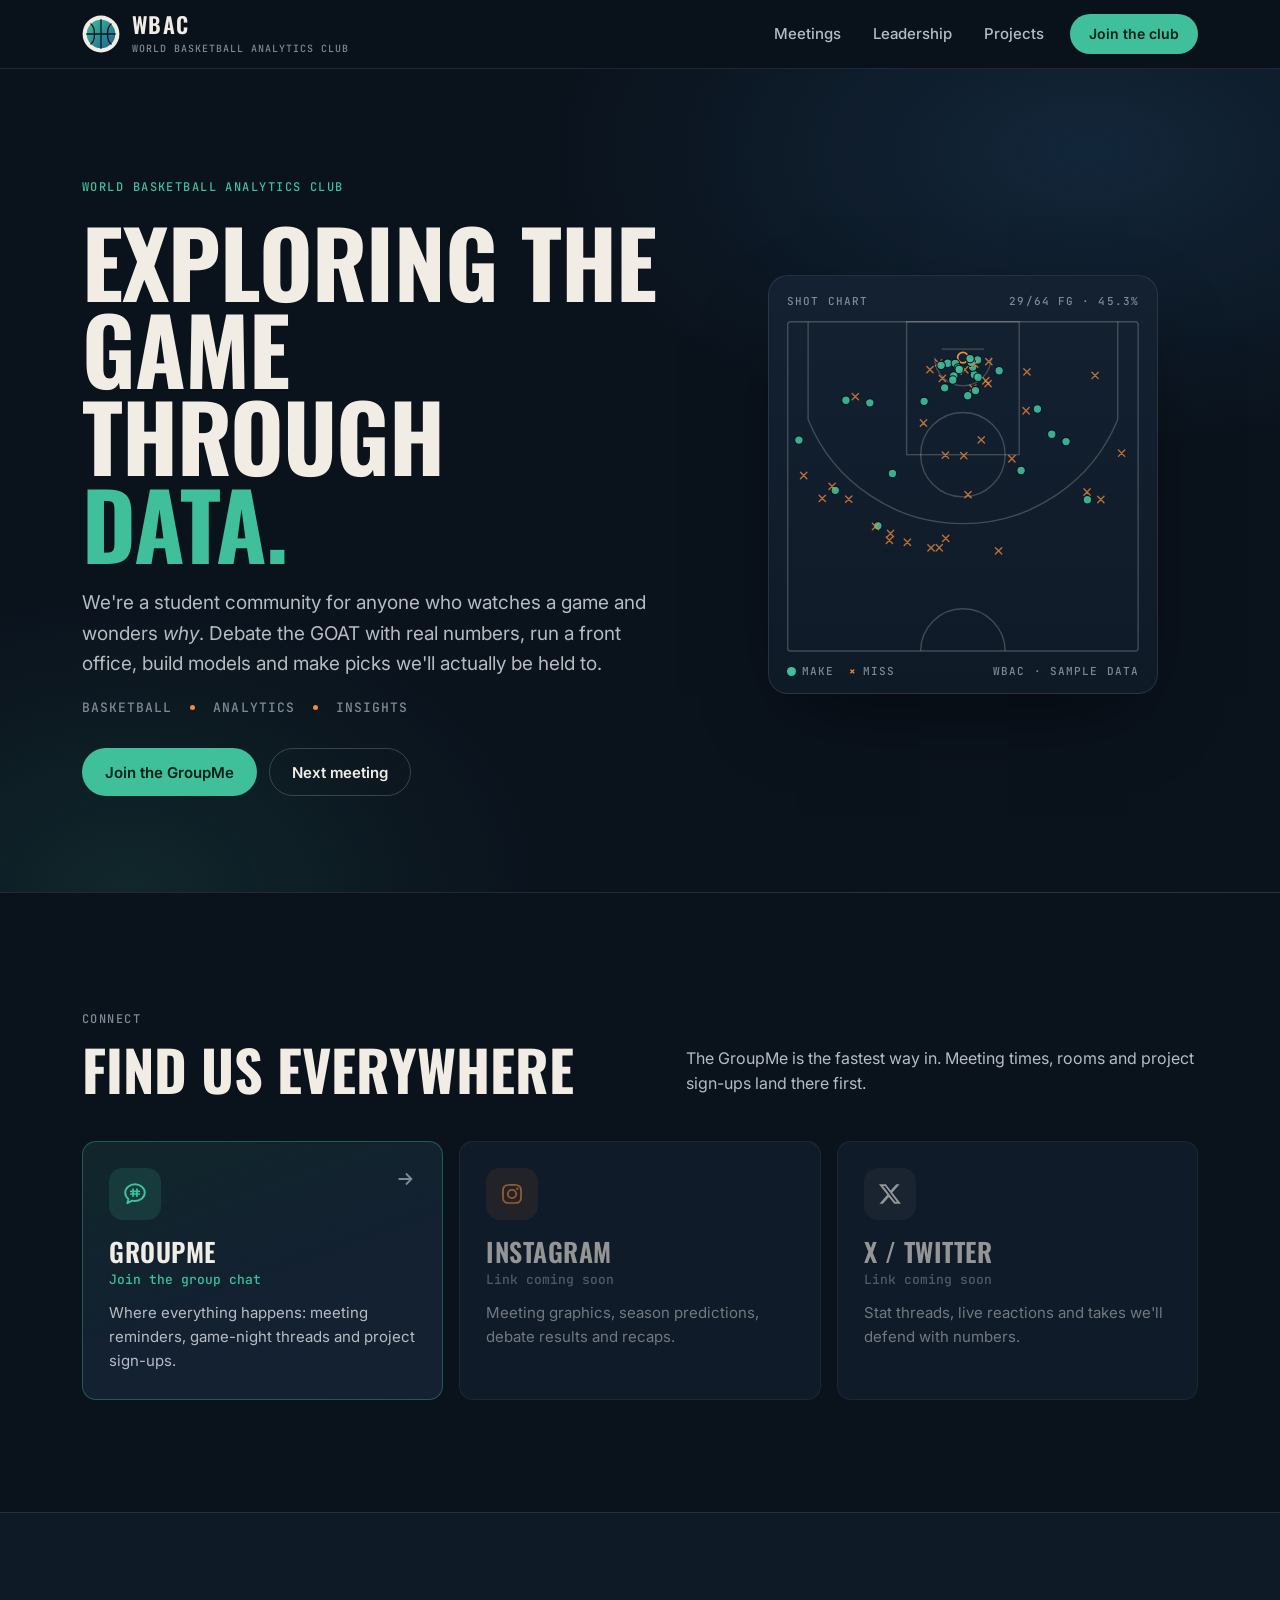
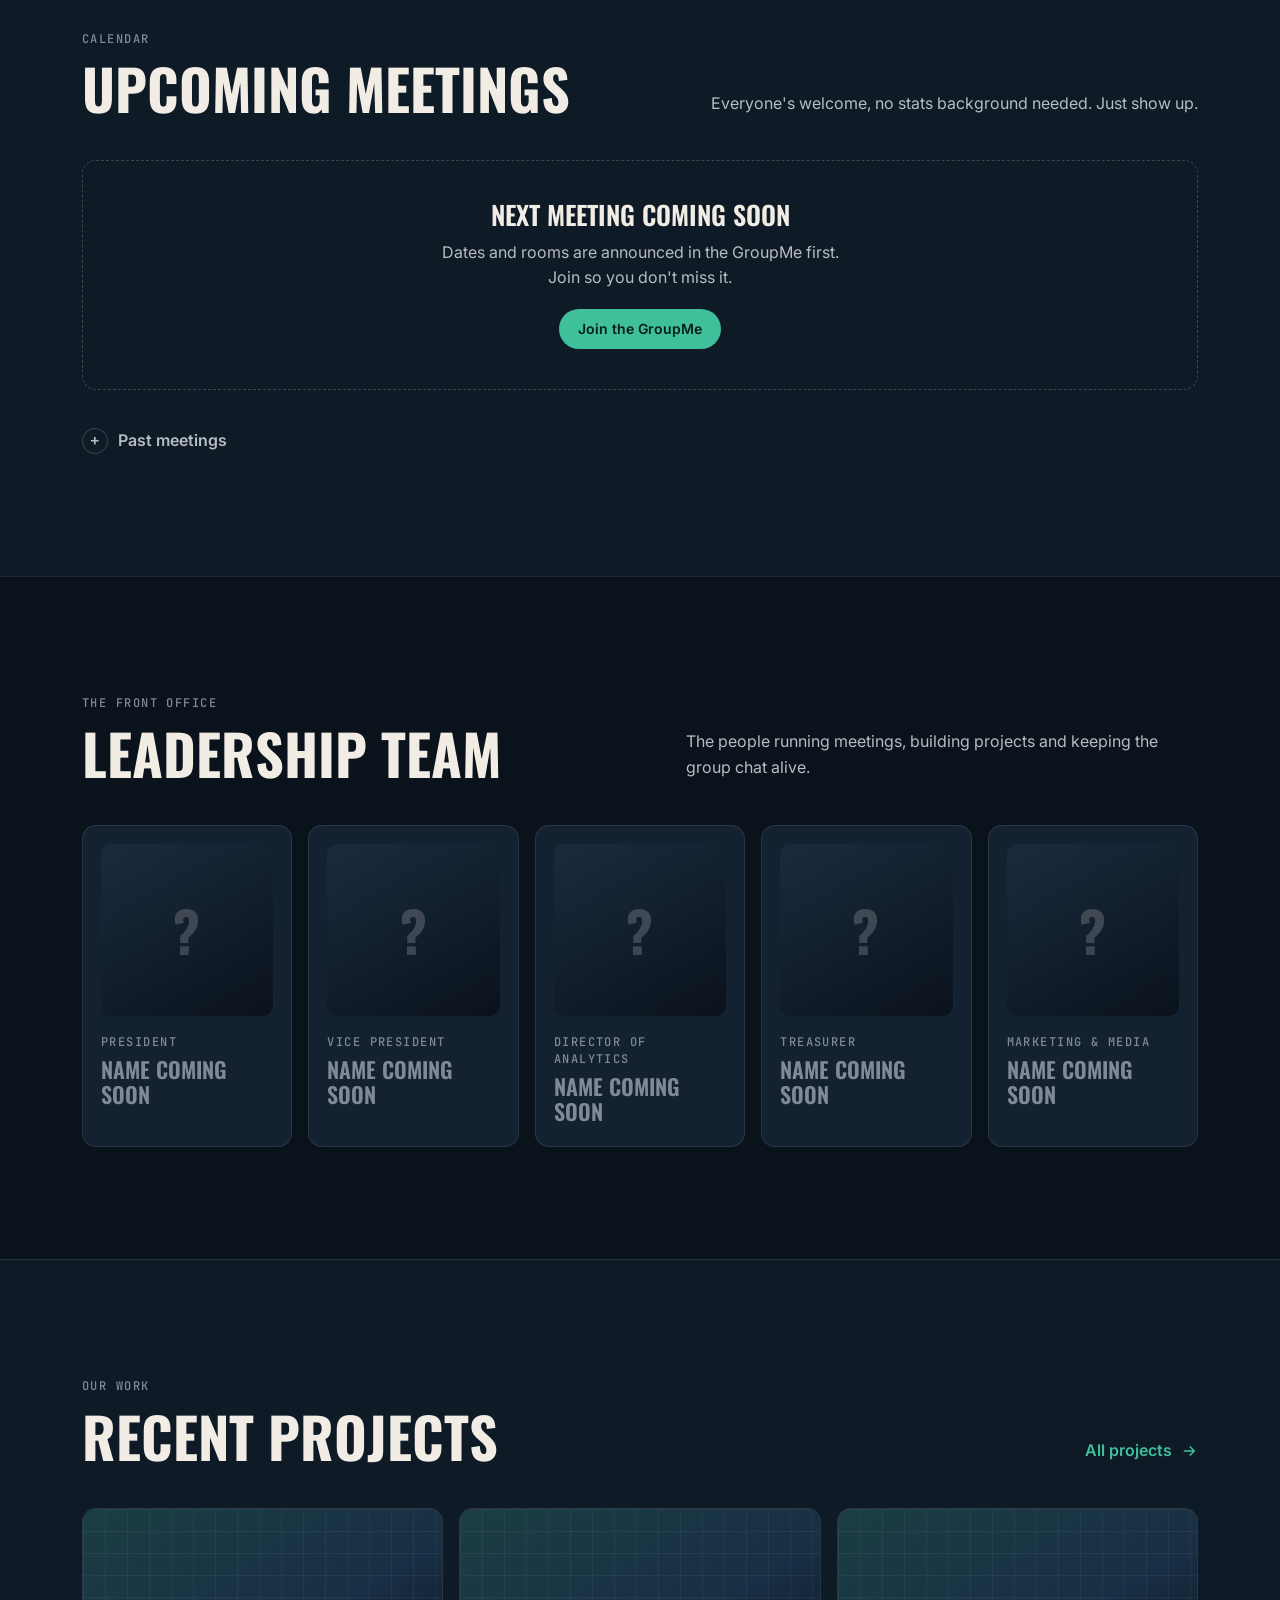
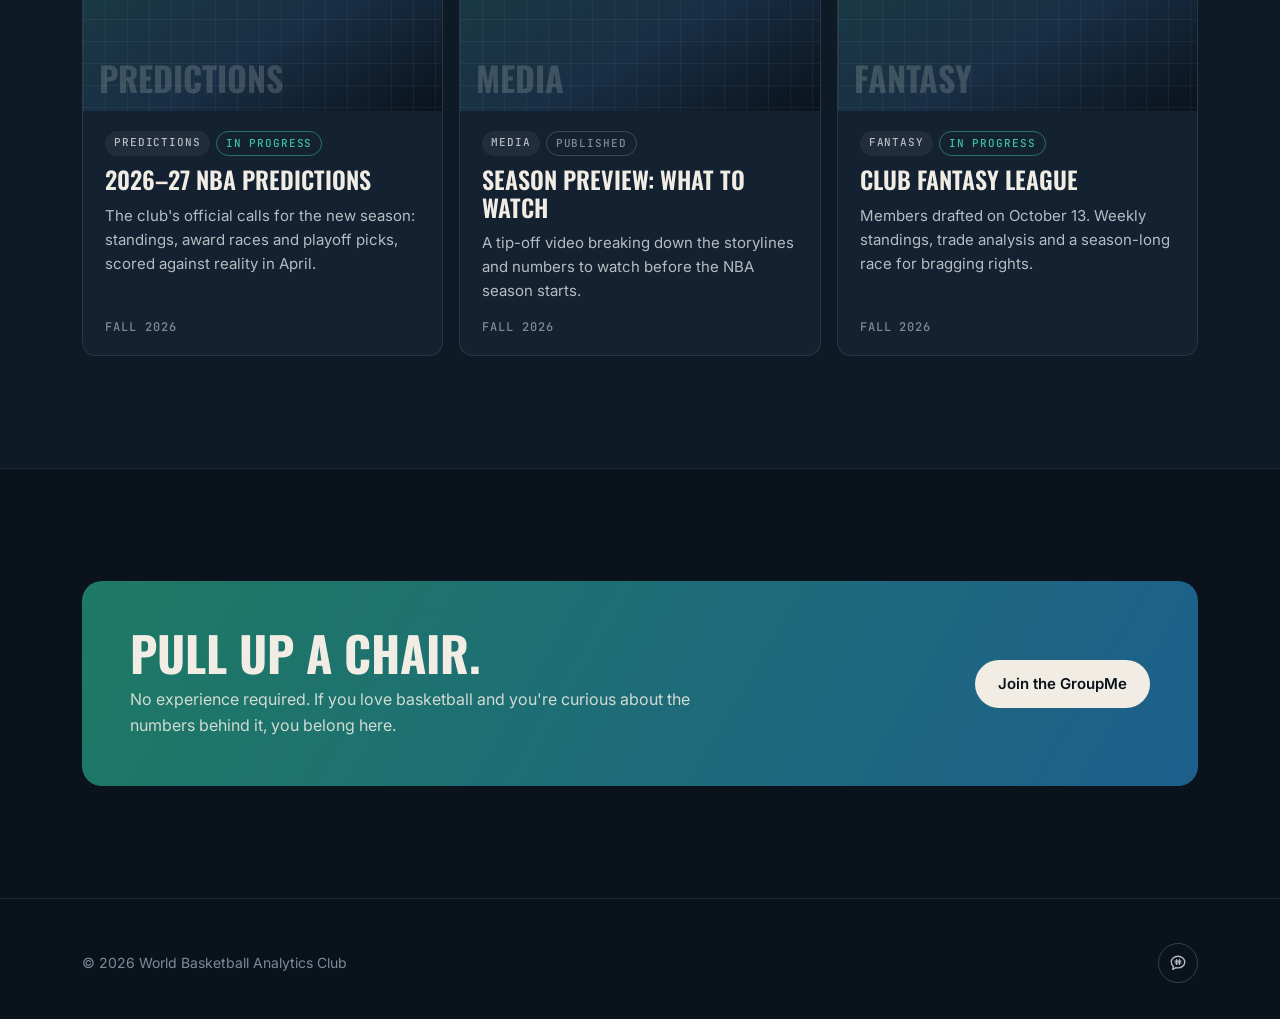
==== index.html @ 54bba83f "Build WBAC club website Static site with a social link hub, auto-sorting meetings (upcoming/past, ad" ====
<!doctype html>
<html lang="en">
<head>
  <meta charset="utf-8">
  <meta name="viewport" content="width=device-width, initial-scale=1">
  <title>World Basketball Analytics Club (WBAC)</title>
  <meta name="description" content="The World Basketball Analytics Club explores the game through data and analytics. Meetings, projects, leadership and how to join.">
  <meta name="theme-color" content="#0a121c">
  <meta property="og:title" content="World Basketball Analytics Club">
  <meta property="og:description" content="Exploring the game through data & analytics. Basketball · Analytics · Insights.">
  <meta property="og:type" content="website">
  <link rel="icon" href="assets/logo.svg" type="image/svg+xml">
  <link rel="preconnect" href="https://fonts.googleapis.com">
  <link rel="preconnect" href="https://fonts.gstatic.com" crossorigin>
  <link href="https://fonts.googleapis.com/css2?family=Inter:wght@400;500;600&family=JetBrains+Mono:wght@500&family=Oswald:wght@500;600;700&display=swap" rel="stylesheet">
  <link rel="stylesheet" href="css/styles.css">
</head>
<body>
  <a class="skip-link" href="#main">Skip to content</a>

  <header class="site-header">
    <div class="wrap header-inner">
      <a class="brand" href="index.html" aria-label="WBAC home">
        <img src="assets/logo.svg" alt="" width="38" height="38">
        <span>
          <span class="brand-name">WBAC</span>
          <span class="brand-full">World Basketball Analytics Club</span>
        </span>
      </a>
      <button class="nav-toggle" type="button" aria-expanded="false" aria-controls="site-nav" aria-label="Menu"><span></span></button>
      <nav id="site-nav" class="site-nav" aria-label="Main">
        <ul>
          <li><a href="#meetings">Meetings</a></li>
          <li><a href="#leadership">Leadership</a></li>
          <li><a href="projects.html">Projects</a></li>
          <li><a class="btn btn-primary btn-sm" data-join href="#connect" target="_blank" rel="noopener">Join the club</a></li>
        </ul>
      </nav>
    </div>
  </header>

  <main id="main">
    <!-- Hero -->
    <section class="hero">
      <div class="wrap hero-grid">
        <div>
          <span class="eyebrow eyebrow-accent">World Basketball Analytics Club</span>
          <h1>Exploring the game through <em>data.</em></h1>
          <p class="hero-lede">We're a student community for anyone who watches a game and wonders <em>why</em>. Debate the GOAT with real numbers, run a front office, build models and make picks we'll actually be held to.</p>
          <ul class="hero-pillars">
            <li>Basketball</li>
            <li>Analytics</li>
            <li>Insights</li>
          </ul>
          <div class="hero-cta">
            <a class="btn btn-primary" data-join href="#connect" target="_blank" rel="noopener">Join the GroupMe</a>
            <a class="btn btn-ghost" href="#meetings">Next meeting</a>
          </div>
        </div>

        <figure class="court-card" aria-hidden="true">
          <div class="court-head"><span>Shot chart</span><span id="shot-stat"></span></div>
          <svg class="court" viewBox="0 0 500 470">
            <g class="lines">
              <rect x="1" y="1" width="498" height="468" rx="4"/>
              <rect x="170" y="1" width="160" height="189"/>
              <circle cx="250" cy="190" r="60"/>
              <path d="M30 1v139M470 1v139"/>
              <path d="M30 140A237.5 237.5 0 0 0 470 140"/>
              <path d="M210 52A40 40 0 0 0 290 52"/>
              <path d="M190 469A60 60 0 0 1 310 469"/>
              <path d="M220 40h60"/>
            </g>
            <circle class="hoop" cx="250" cy="52" r="7.5"/>
            <g id="shots"></g>
          </svg>
          <figcaption class="court-foot">
            <span class="legend"><span><i class="dot"></i>Make</span><span><b class="x">×</b>Miss</span></span>
            <span>WBAC · Sample data</span>
          </figcaption>
        </figure>
      </div>
    </section>

    <!-- Link hub -->
    <section class="section" id="connect" aria-labelledby="connect-title">
      <div class="wrap">
        <div class="section-head">
          <div>
            <span class="eyebrow">Connect</span>
            <h2 id="connect-title">Find us everywhere</h2>
          </div>
          <p>The GroupMe is the fastest way in. Meeting times, rooms and project sign-ups land there first.</p>
        </div>
        <div class="hub" id="link-hub"></div>
      </div>
    </section>

    <!-- Meetings -->
    <section class="section section-alt" id="meetings" aria-labelledby="meetings-title">
      <div class="wrap">
        <div class="section-head">
          <div>
            <span class="eyebrow">Calendar</span>
            <h2 id="meetings-title">Upcoming meetings</h2>
          </div>
          <p>Everyone's welcome, no stats background needed. Just show up.</p>
        </div>
        <div class="meetings" id="meetings-upcoming"></div>
        <details class="past">
          <summary>Past meetings</summary>
          <div class="meetings" id="meetings-past"></div>
        </details>
      </div>
    </section>

    <!-- Leadership -->
    <section class="section" id="leadership" aria-labelledby="leadership-title">
      <div class="wrap">
        <div class="section-head">
          <div>
            <span class="eyebrow">The front office</span>
            <h2 id="leadership-title">Leadership team</h2>
          </div>
          <p>The people running meetings, building projects and keeping the group chat alive.</p>
        </div>
        <div class="leaders" id="leadership-grid"></div>
      </div>
    </section>

    <!-- Projects teaser -->
    <section class="section section-alt" aria-labelledby="projects-title">
      <div class="wrap">
        <div class="section-head">
          <div>
            <span class="eyebrow">Our work</span>
            <h2 id="projects-title">Recent projects</h2>
          </div>
          <a class="link-arrow" href="projects.html">All projects <svg viewBox="0 0 24 24" aria-hidden="true"><path fill="none" stroke="currentColor" stroke-width="2" d="M5 12h13M13 6l6 6-6 6"/></svg></a>
        </div>
        <div class="projects" id="projects-teaser"></div>
      </div>
    </section>

    <section class="section">
      <div class="wrap">
        <div class="join-band">
          <div>
            <h2>Pull up a chair.</h2>
            <p>No experience required. If you love basketball and you're curious about the numbers behind it, you belong here.</p>
          </div>
          <a class="btn btn-primary" data-join href="#connect" target="_blank" rel="noopener">Join the GroupMe</a>
        </div>
      </div>
    </section>
  </main>

  <footer class="site-footer">
    <div class="wrap footer-inner">
      <span>© <span id="year"></span> World Basketball Analytics Club</span>
      <div class="footer-socials" id="footer-socials"></div>
    </div>
  </footer>

  <script src="js/data.js"></script>
  <script src="js/main.js"></script>
</body>
</html>
---- css/styles.css ----
/* ── Tokens ─────────────────────────────────────────────── */
:root {
  --bg: #0a121c;
  --bg-2: #0f1a27;
  --surface: #132131;
  --surface-2: #1a2b3e;
  --line: rgba(241, 237, 228, 0.1);
  --line-strong: rgba(241, 237, 228, 0.2);
  --text: #f1ede4;
  --text-2: #b7bcc2;
  --text-3: #7f8a96;
  --accent: #3fbf9a;
  --accent-ink: #062018;
  --accent-soft: rgba(63, 191, 154, 0.14);
  --blue: #3d8fd1;
  --orange: #f08a3c;

  --font-display: "Oswald", "Arial Narrow", sans-serif;
  --font-body: "Inter", system-ui, -apple-system, "Segoe UI", sans-serif;
  --font-mono: "JetBrains Mono", ui-monospace, "SFMono-Regular", Menlo, monospace;

  --radius: 14px;
  --radius-sm: 8px;
  --wrap: 1180px;
  --gutter: clamp(16px, 4vw, 32px);
  --section: clamp(64px, 10vw, 112px);
}

/* ── Base ───────────────────────────────────────────────── */
*, *::before, *::after { box-sizing: border-box; }
html { scroll-behavior: smooth; scroll-padding-top: 80px; -webkit-text-size-adjust: 100%; }
body {
  margin: 0;
  background: var(--bg);
  color: var(--text);
  font: 400 16px/1.6 var(--font-body);
  -webkit-font-smoothing: antialiased;
  overflow-x: hidden;
}
img, svg { display: block; max-width: 100%; }
a { color: inherit; }
h1, h2, h3 { margin: 0; line-height: 1.1; }
p { margin: 0; }
[hidden] { display: none !important; }
:focus-visible { outline: 2px solid var(--accent); outline-offset: 3px; border-radius: 4px; }

.sr-only {
  position: absolute; width: 1px; height: 1px; padding: 0; margin: -1px;
  overflow: hidden; clip: rect(0 0 0 0); white-space: nowrap; border: 0;
}
.skip-link {
  position: absolute; left: 16px; top: -60px; z-index: 100;
  background: var(--accent); color: var(--accent-ink);
  padding: 10px 16px; border-radius: var(--radius-sm); font-weight: 600; text-decoration: none;
}
.skip-link:focus { top: 16px; }

.wrap { width: 100%; max-width: var(--wrap); margin: 0 auto; padding: 0 var(--gutter); }

.eyebrow {
  display: inline-block;
  font: 500 12px/1.4 var(--font-mono);
  letter-spacing: 0.12em;
  text-transform: uppercase;
  color: var(--text-3);
}
.eyebrow-accent { color: var(--accent); }

/* ── Buttons ────────────────────────────────────────────── */
.btn {
  display: inline-flex; align-items: center; justify-content: center; gap: 8px;
  min-height: 48px; padding: 0 22px;
  border-radius: 999px; border: 1px solid transparent;
  font: 600 15px/1 var(--font-body);
  text-decoration: none; cursor: pointer;
  transition: background-color .2s, border-color .2s, transform .2s;
}
.btn svg { width: 18px; height: 18px; }
.btn-primary { background: var(--accent); color: var(--accent-ink); }
.btn-primary:hover { background: #5ad1ae; }
.btn-ghost { border-color: var(--line-strong); color: var(--text); background: transparent; }
.btn-ghost:hover { border-color: var(--text-2); background: rgba(241, 237, 228, 0.04); }
.btn-sm { min-height: 40px; padding: 0 18px; font-size: 14px; }

/* ── Header ─────────────────────────────────────────────── */
.site-header {
  position: sticky; top: 0; z-index: 50;
  background: rgba(10, 18, 28, 0.82);
  backdrop-filter: saturate(140%) blur(12px);
  -webkit-backdrop-filter: saturate(140%) blur(12px);
  border-bottom: 1px solid var(--line);
}
.header-inner { display: flex; align-items: center; justify-content: space-between; height: 68px; gap: 16px; }
.brand { display: flex; align-items: center; gap: 12px; text-decoration: none; }
.brand img { width: 38px; height: 38px; }
.brand-name { font: 600 22px/1 var(--font-display); letter-spacing: 0.06em; }
.brand-full { display: block; font: 500 10px/1.3 var(--font-mono); letter-spacing: 0.1em; color: var(--text-3); text-transform: uppercase; }

.site-nav ul { display: flex; align-items: center; gap: 4px; margin: 0; padding: 0; list-style: none; }
.site-nav a:not(.btn) {
  display: block; padding: 10px 14px; border-radius: 999px;
  color: var(--text-2); text-decoration: none; font-weight: 500; font-size: 15px;
  transition: color .2s, background-color .2s;
}
.site-nav a:not(.btn):hover, .site-nav a[aria-current="page"] { color: var(--text); background: rgba(241, 237, 228, 0.06); }
.site-nav .btn { margin-left: 8px; }

.nav-toggle {
  display: none; width: 44px; height: 44px; border: 1px solid var(--line-strong);
  border-radius: 10px; background: transparent; color: var(--text); cursor: pointer;
  align-items: center; justify-content: center;
}
.nav-toggle span, .nav-toggle span::before, .nav-toggle span::after {
  display: block; width: 18px; height: 2px; background: currentColor; border-radius: 2px;
  position: relative; transition: transform .2s, background-color .2s;
}
.nav-toggle span::before, .nav-toggle span::after { content: ""; position: absolute; left: 0; }
.nav-toggle span::before { top: -6px; }
.nav-toggle span::after { top: 6px; }
.nav-toggle[aria-expanded="true"] span { background: transparent; }
.nav-toggle[aria-expanded="true"] span::before { transform: translateY(6px) rotate(45deg); }
.nav-toggle[aria-expanded="true"] span::after { transform: translateY(-6px) rotate(-45deg); }

@media (max-width: 820px) {
  .nav-toggle { display: inline-flex; }
  .brand-full { display: none; }
  .site-nav {
    position: absolute; top: 68px; left: 0; right: 0;
    background: var(--bg); border-bottom: 1px solid var(--line);
    padding: 8px var(--gutter) 20px;
    display: none;
  }
  .site-nav.is-open { display: block; }
  .site-nav ul { flex-direction: column; align-items: stretch; gap: 2px; }
  .site-nav a:not(.btn) { padding: 14px 12px; border-radius: var(--radius-sm); font-size: 17px; }
  .site-nav .btn { margin: 12px 0 0; width: 100%; }
}

/* ── Hero ───────────────────────────────────────────────── */
.hero {
  position: relative;
  padding: clamp(48px, 9vw, 104px) 0 clamp(56px, 8vw, 96px);
  background:
    radial-gradient(900px 500px at 85% 10%, rgba(61, 143, 209, 0.16), transparent 60%),
    radial-gradient(700px 500px at 10% 100%, rgba(63, 191, 154, 0.12), transparent 60%);
  border-bottom: 1px solid var(--line);
}
.hero-grid { display: grid; grid-template-columns: 1.1fr 0.9fr; gap: clamp(32px, 6vw, 72px); align-items: center; }
.hero h1 {
  margin-top: 18px;
  font: 700 clamp(44px, 7.4vw, 92px)/0.95 var(--font-display);
  text-transform: uppercase;
  letter-spacing: -0.01em;
}
.hero h1 em { font-style: normal; color: var(--accent); }
.hero-lede { margin-top: 22px; max-width: 34em; font-size: clamp(17px, 1.6vw, 19px); color: var(--text-2); }
.hero-pillars { display: flex; flex-wrap: wrap; gap: 8px 18px; margin-top: 22px; padding: 0; list-style: none; font: 500 13px/1 var(--font-mono); letter-spacing: .08em; text-transform: uppercase; color: var(--text-3); }
.hero-pillars li { display: flex; align-items: center; gap: 18px; }
.hero-pillars li + li::before { content: ""; width: 5px; height: 5px; border-radius: 50%; background: var(--orange); }
.hero-cta { display: flex; flex-wrap: wrap; gap: 12px; margin-top: 34px; }

.court-card {
  background: linear-gradient(180deg, var(--surface), var(--bg-2));
  border: 1px solid var(--line);
  border-radius: 20px;
  padding: 18px 18px 14px;
  box-shadow: 0 30px 80px -30px rgba(0, 0, 0, 0.6);
}
.court-head, .court-foot { display: flex; justify-content: space-between; gap: 12px; font: 500 11px/1.4 var(--font-mono); letter-spacing: .1em; text-transform: uppercase; color: var(--text-3); }
.court-head { margin-bottom: 12px; }
.court-foot { margin-top: 12px; }
.court-foot .legend { display: flex; gap: 14px; }
.court-foot .legend span { display: inline-flex; align-items: center; gap: 6px; }
.dot { width: 9px; height: 9px; border-radius: 50%; background: var(--accent); display: inline-block; }
.x { color: var(--orange); font-weight: 700; }
.court { width: 100%; height: auto; }
.court .lines { fill: none; stroke: rgba(241, 237, 228, 0.22); stroke-width: 2; }
.court .hoop { fill: none; stroke: var(--orange); stroke-width: 2.5; }
.shot-made { fill: var(--accent); fill-opacity: .9; stroke: var(--bg); stroke-width: 1.5; }
.shot-miss path { stroke: var(--orange); stroke-width: 2; stroke-linecap: round; opacity: .75; }

@media (max-width: 900px) {
  .hero-grid { grid-template-columns: 1fr; }
  .court-card { max-width: 520px; }
}

/* ── Sections ───────────────────────────────────────────── */
.section { padding: var(--section) 0; }
.section + .section { border-top: 1px solid var(--line); }
.section-alt { background: var(--bg-2); }
.section-head { display: flex; flex-wrap: wrap; align-items: end; justify-content: space-between; gap: 16px 32px; margin-bottom: clamp(28px, 4vw, 44px); }
.section-head h2 {
  margin-top: 10px;
  font: 700 clamp(34px, 5vw, 56px)/1 var(--font-display);
  text-transform: uppercase;
}
.section-head p { max-width: 32em; color: var(--text-2); }
.link-arrow { display: inline-flex; align-items: center; gap: 8px; color: var(--accent); font-weight: 600; text-decoration: none; }
.link-arrow svg { width: 18px; height: 18px; transition: transform .2s; }
.link-arrow:hover svg { transform: translateX(3px); }

/* ── Link hub ───────────────────────────────────────────── */
.hub { display: grid; grid-template-columns: repeat(3, 1fr); gap: 16px; }
.hub-card {
  position: relative; display: flex; flex-direction: column; gap: 18px;
  padding: 26px; min-height: 230px;
  background: var(--surface); border: 1px solid var(--line); border-radius: var(--radius);
  text-decoration: none; overflow: hidden;
  transition: border-color .2s, transform .2s, background-color .2s;
}
a.hub-card:hover { border-color: var(--line-strong); transform: translateY(-3px); background: var(--surface-2); }
.hub-icon {
  width: 52px; height: 52px; border-radius: 14px; display: grid; place-items: center;
  background: var(--accent-soft); color: var(--accent);
}
.hub-icon svg { width: 26px; height: 26px; }
.hub-instagram .hub-icon { background: rgba(240, 138, 60, 0.14); color: var(--orange); }
.hub-x .hub-icon { background: rgba(241, 237, 228, 0.08); color: var(--text); }
.hub-body { display: flex; flex-direction: column; gap: 4px; }
.hub-label { font: 600 26px/1.1 var(--font-display); text-transform: uppercase; letter-spacing: .02em; }
.hub-handle { font: 500 13px/1.4 var(--font-mono); color: var(--accent); }
.hub-instagram .hub-handle { color: var(--orange); }
.hub-x .hub-handle { color: var(--text-2); }
.hub-blurb { margin-top: 8px; color: var(--text-2); font-size: 15px; }
.hub-arrow { position: absolute; top: 26px; right: 26px; color: var(--text-3); transition: color .2s, transform .2s; }
.hub-arrow svg { width: 22px; height: 22px; }
a.hub-card:hover .hub-arrow { color: var(--text); transform: translateX(3px); }
.hub-card.is-soon { opacity: .6; }
.hub-card.is-soon .hub-arrow { display: none; }
.hub-card.is-soon .hub-handle { color: var(--text-3); }
.hub-groupme { border-color: rgba(63, 191, 154, 0.35); background: linear-gradient(160deg, rgba(63, 191, 154, 0.12), var(--surface) 55%); }

@media (max-width: 900px) { .hub { grid-template-columns: 1fr; } .hub-card { min-height: 0; } }

/* ── Meetings ───────────────────────────────────────────── */
.meetings { display: grid; gap: 14px; }
.meeting {
  display: grid; grid-template-columns: 96px 1fr; gap: 24px; align-items: start;
  padding: 22px; background: var(--surface); border: 1px solid var(--line); border-radius: var(--radius);
}
.meeting-date {
  display: flex; flex-direction: column; align-items: center; justify-content: center;
  padding: 12px 0; border-radius: 10px; background: var(--bg); border: 1px solid var(--line);
  font-family: var(--font-mono); text-transform: uppercase;
}
.md-month { font-size: 12px; letter-spacing: .14em; color: var(--accent); }
.md-day { font: 700 40px/1 var(--font-display); margin: 4px 0; }
.md-weekday { font-size: 11px; letter-spacing: .14em; color: var(--text-3); }
.meeting h3 { font: 600 24px/1.15 var(--font-display); text-transform: uppercase; letter-spacing: .01em; }
.meeting .eyebrow + h3 { margin-top: 6px; }
.meeting-meta { display: flex; flex-wrap: wrap; gap: 6px 20px; margin-top: 10px; color: var(--text-2); font-size: 15px; }
.meeting-meta span { display: inline-flex; align-items: center; gap: 7px; }
.meeting-meta svg { width: 17px; height: 17px; color: var(--text-3); flex: none; }
.meeting-desc { margin-top: 10px; color: var(--text-2); max-width: 60ch; }
.meeting .btn { margin-top: 18px; }
.meeting.is-next {
  padding: clamp(22px, 3vw, 32px);
  border-color: rgba(63, 191, 154, 0.4);
  background: linear-gradient(140deg, rgba(63, 191, 154, 0.12), var(--surface) 60%);
  grid-template-columns: 120px 1fr;
}
.meeting.is-next .md-day { font-size: 52px; }
.meeting.is-next h3 { font-size: clamp(26px, 3.4vw, 36px); }

.empty {
  padding: clamp(28px, 4vw, 40px); border: 1px dashed var(--line-strong); border-radius: var(--radius);
  text-align: center; display: grid; justify-items: center; gap: 10px;
}
.empty h3 { font: 600 26px/1.1 var(--font-display); text-transform: uppercase; }
.empty p { color: var(--text-2); max-width: 40ch; }
.empty .btn { margin-top: 8px; }

.past { margin-top: 28px; }
.past summary {
  display: inline-flex; align-items: center; gap: 10px; cursor: pointer; list-style: none;
  padding: 10px 0; color: var(--text-2); font-weight: 600;
}
.past summary::-webkit-details-marker { display: none; }
.past summary::before {
  content: "+"; display: grid; place-items: center; width: 26px; height: 26px;
  border-radius: 50%; border: 1px solid var(--line-strong); font: 500 16px/1 var(--font-mono);
}
.past[open] summary::before { content: "–"; }
.past summary:hover { color: var(--text); }
.past .meetings { margin-top: 14px; }
.past .meeting { background: transparent; }
.past .meeting h3 { font-size: 20px; }

@media (max-width: 600px) {
  .meeting, .meeting.is-next { grid-template-columns: 1fr; gap: 16px; }
  .meeting-date { flex-direction: row; justify-content: flex-start; gap: 10px; padding: 8px 14px; width: max-content; }
  .md-day, .meeting.is-next .md-day { font-size: 22px; margin: 0; }
}

/* ── Leadership ─────────────────────────────────────────── */
.leaders { display: grid; grid-template-columns: repeat(auto-fill, minmax(200px, 1fr)); gap: 16px; }
.leader {
  padding: 18px 18px 22px; background: var(--surface); border: 1px solid var(--line); border-radius: var(--radius);
  display: flex; flex-direction: column;
}
.leader-photo {
  aspect-ratio: 1; border-radius: 10px; overflow: hidden; margin-bottom: 18px;
  background: linear-gradient(150deg, var(--surface-2), var(--bg));
  display: grid; place-items: center;
}
.leader-photo img { width: 100%; height: 100%; object-fit: cover; }
.leader-initials { font: 700 56px/1 var(--font-display); color: var(--line-strong); letter-spacing: .02em; }
.leader h3 { margin-top: 6px; font: 600 22px/1.15 var(--font-display); text-transform: uppercase; }
.leader h3.is-placeholder { color: var(--text-3); }
.leader-sub { margin-top: 4px; font-size: 14px; color: var(--text-3); }
.leader-bio { margin-top: 12px; font-size: 15px; color: var(--text-2); }
.leader-socials { display: flex; gap: 8px; margin-top: auto; padding-top: 16px; }
.leader-socials a {
  width: 36px; height: 36px; display: grid; place-items: center; border-radius: 50%;
  border: 1px solid var(--line-strong); color: var(--text-2); transition: color .2s, border-color .2s;
}
.leader-socials a:hover { color: var(--text); border-color: var(--text-2); }
.leader-socials svg { width: 16px; height: 16px; }
@media (max-width: 520px) {
  .leaders { grid-template-columns: repeat(2, 1fr); gap: 12px; }
  .leader { padding: 12px 12px 16px; }
  .leader-photo { margin-bottom: 12px; }
  .leader-initials { font-size: 40px; }
  .leader h3 { font-size: 18px; }
}

/* ── Projects ───────────────────────────────────────────── */
.projects { display: grid; grid-template-columns: repeat(3, 1fr); gap: 16px; }
.project {
  display: flex; flex-direction: column; overflow: hidden; text-decoration: none;
  background: var(--surface); border: 1px solid var(--line); border-radius: var(--radius);
  transition: border-color .2s, transform .2s;
}
a.project:hover { border-color: var(--line-strong); transform: translateY(-3px); }
.project-media { aspect-ratio: 16 / 9; overflow: hidden; background: var(--bg); }
.project-media img { width: 100%; height: 100%; object-fit: cover; }
.project-media-blank {
  display: flex; align-items: flex-end; padding: 16px;
  background:
    linear-gradient(rgba(241, 237, 228, 0.05) 1px, transparent 1px) 0 0 / 100% 22px,
    linear-gradient(90deg, rgba(241, 237, 228, 0.05) 1px, transparent 1px) 0 0 / 22px 100%,
    linear-gradient(150deg, rgba(63, 191, 154, 0.18), rgba(61, 143, 209, 0.12) 60%, var(--bg));
}
.project-media-blank span { font: 700 34px/1 var(--font-display); text-transform: uppercase; color: rgba(241, 237, 228, 0.18); }
.project-body { display: flex; flex-direction: column; gap: 10px; padding: 20px 22px 22px; flex: 1; }
.project-tags { display: flex; flex-wrap: wrap; gap: 6px; }
.tag {
  font: 500 11px/1 var(--font-mono); letter-spacing: .08em; text-transform: uppercase;
  padding: 6px 9px; border-radius: 999px; background: rgba(241, 237, 228, 0.06); color: var(--text-2);
}
.tag-status { background: transparent; border: 1px solid var(--line-strong); color: var(--text-3); }
.tag-status.is-live { border-color: rgba(63, 191, 154, 0.5); color: var(--accent); }
.project h3 { font: 600 24px/1.15 var(--font-display); text-transform: uppercase; }
.project p { color: var(--text-2); font-size: 15px; }
.project-date {
  margin-top: auto; padding-top: 8px; display: flex; justify-content: space-between; align-items: center;
  font: 500 12px/1 var(--font-mono); letter-spacing: .08em; text-transform: uppercase; color: var(--text-3);
}
.project-link { display: inline-flex; align-items: center; gap: 6px; color: var(--accent); }
.project-link svg { width: 15px; height: 15px; }

.filters { display: flex; flex-wrap: wrap; gap: 8px; margin-bottom: 28px; }
.chip {
  min-height: 40px; padding: 0 16px; border-radius: 999px; cursor: pointer;
  background: transparent; border: 1px solid var(--line-strong); color: var(--text-2);
  font: 500 14px/1 var(--font-body); transition: background-color .2s, color .2s, border-color .2s;
}
.chip:hover { color: var(--text); border-color: var(--text-2); }
.chip[aria-pressed="true"] { background: var(--text); color: var(--bg); border-color: var(--text); }

@media (max-width: 960px) { .projects { grid-template-columns: repeat(2, 1fr); } }
@media (max-width: 620px) { .projects { grid-template-columns: 1fr; } }

/* ── Page hero (subpages) ───────────────────────────────── */
.page-hero {
  padding: clamp(48px, 8vw, 88px) 0 clamp(36px, 5vw, 56px);
  border-bottom: 1px solid var(--line);
  background: radial-gradient(800px 400px at 90% 0%, rgba(61, 143, 209, 0.14), transparent 60%);
}
.page-hero h1 { margin-top: 12px; font: 700 clamp(48px, 8vw, 96px)/0.95 var(--font-display); text-transform: uppercase; }
.page-hero p { margin-top: 18px; max-width: 40em; color: var(--text-2); font-size: clamp(17px, 1.6vw, 19px); }

/* ── Join band ──────────────────────────────────────────── */
.join-band {
  display: flex; flex-wrap: wrap; align-items: center; justify-content: space-between; gap: 24px;
  padding: clamp(28px, 5vw, 48px);
  border-radius: 20px;
  background: linear-gradient(120deg, #1e7a63, #1d5f8c);
}
.join-band h2 { font: 700 clamp(30px, 4.4vw, 48px)/1 var(--font-display); text-transform: uppercase; }
.join-band p { margin-top: 10px; color: rgba(241, 237, 228, 0.85); max-width: 36em; }
.join-band .btn-primary { background: var(--text); color: var(--bg); }
.join-band .btn-primary:hover { background: #fff; }

/* ── Footer ─────────────────────────────────────────────── */
.site-footer { padding: 44px 0 36px; border-top: 1px solid var(--line); color: var(--text-3); font-size: 14px; }
.footer-inner { display: flex; flex-wrap: wrap; align-items: center; justify-content: space-between; gap: 20px; }
.footer-socials { display: flex; gap: 8px; }
.footer-socials a {
  width: 40px; height: 40px; display: grid; place-items: center; border-radius: 50%;
  border: 1px solid var(--line-strong); color: var(--text-2); transition: color .2s, border-color .2s;
}
.footer-socials a:hover { color: var(--text); border-color: var(--text-2); }
.footer-socials svg { width: 18px; height: 18px; }

@media (prefers-reduced-motion: reduce) {
  html { scroll-behavior: auto; }
  *, *::before, *::after { transition: none !important; }
}
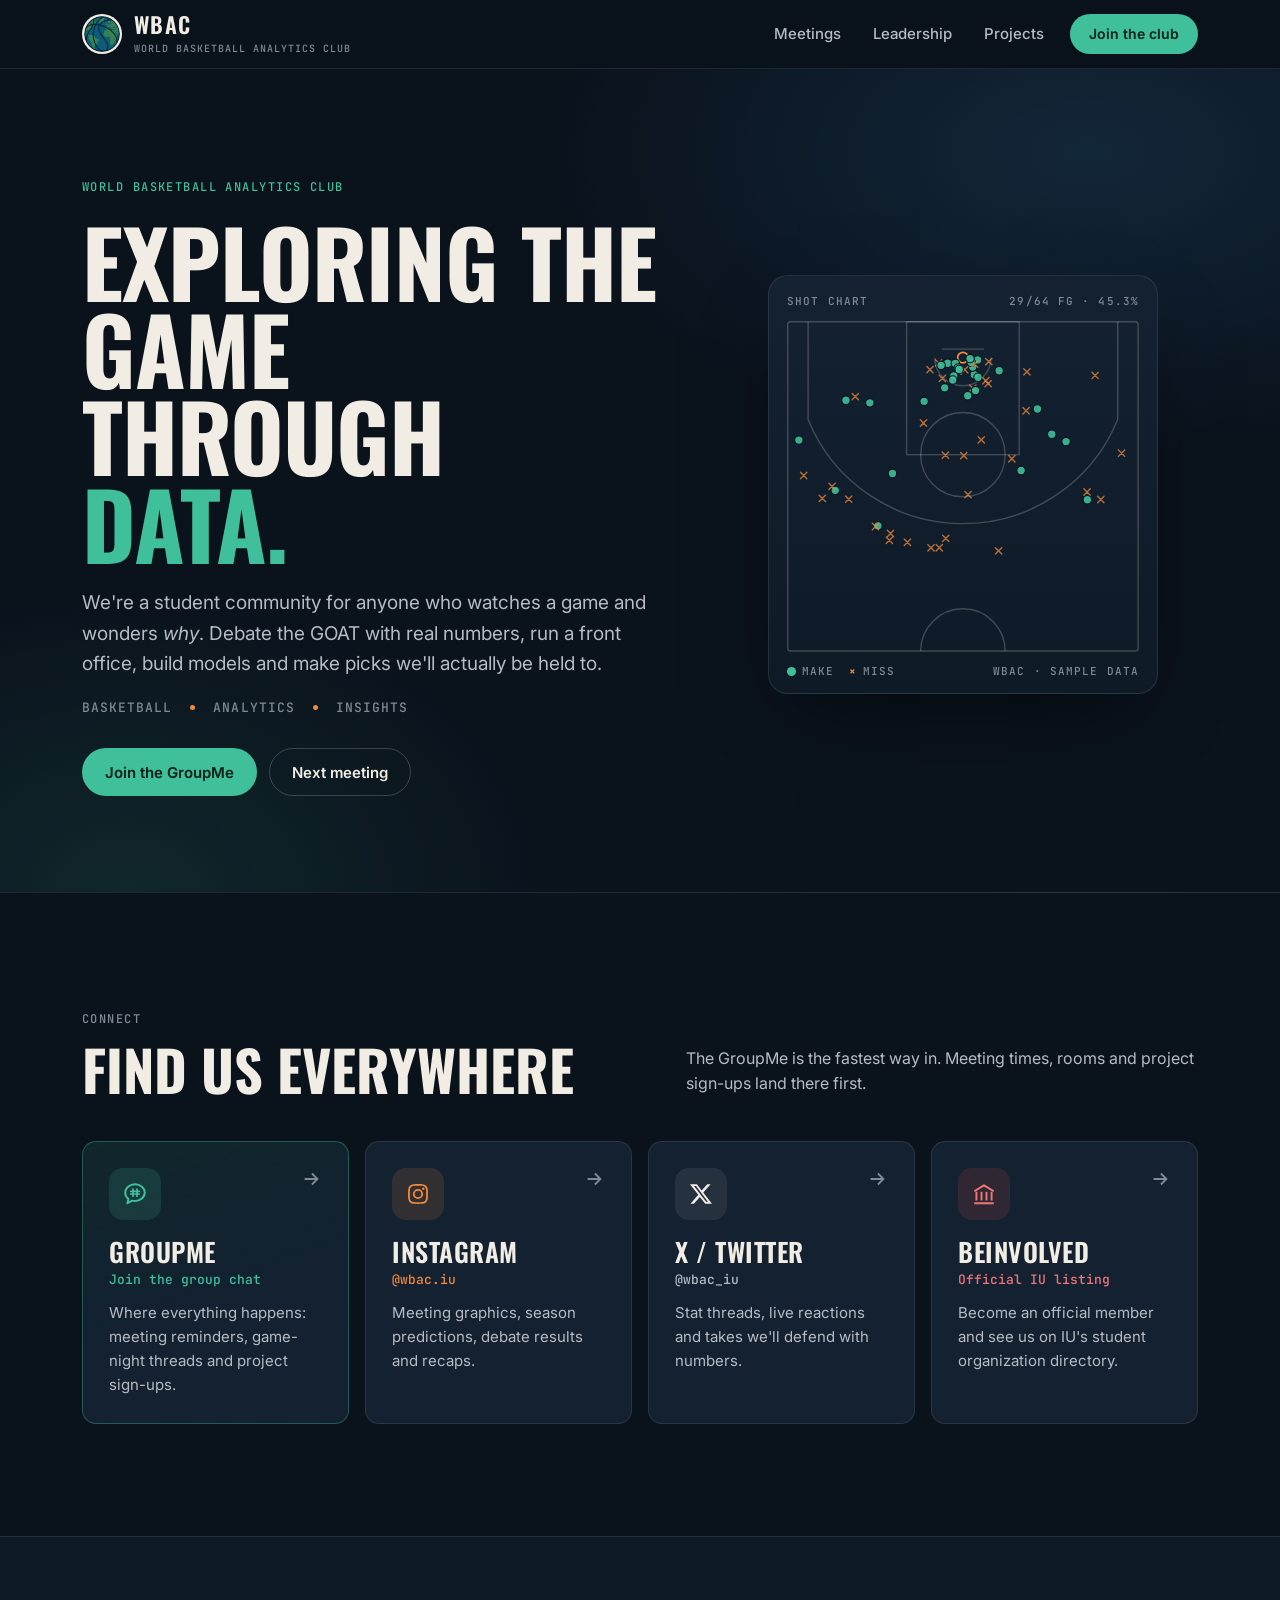
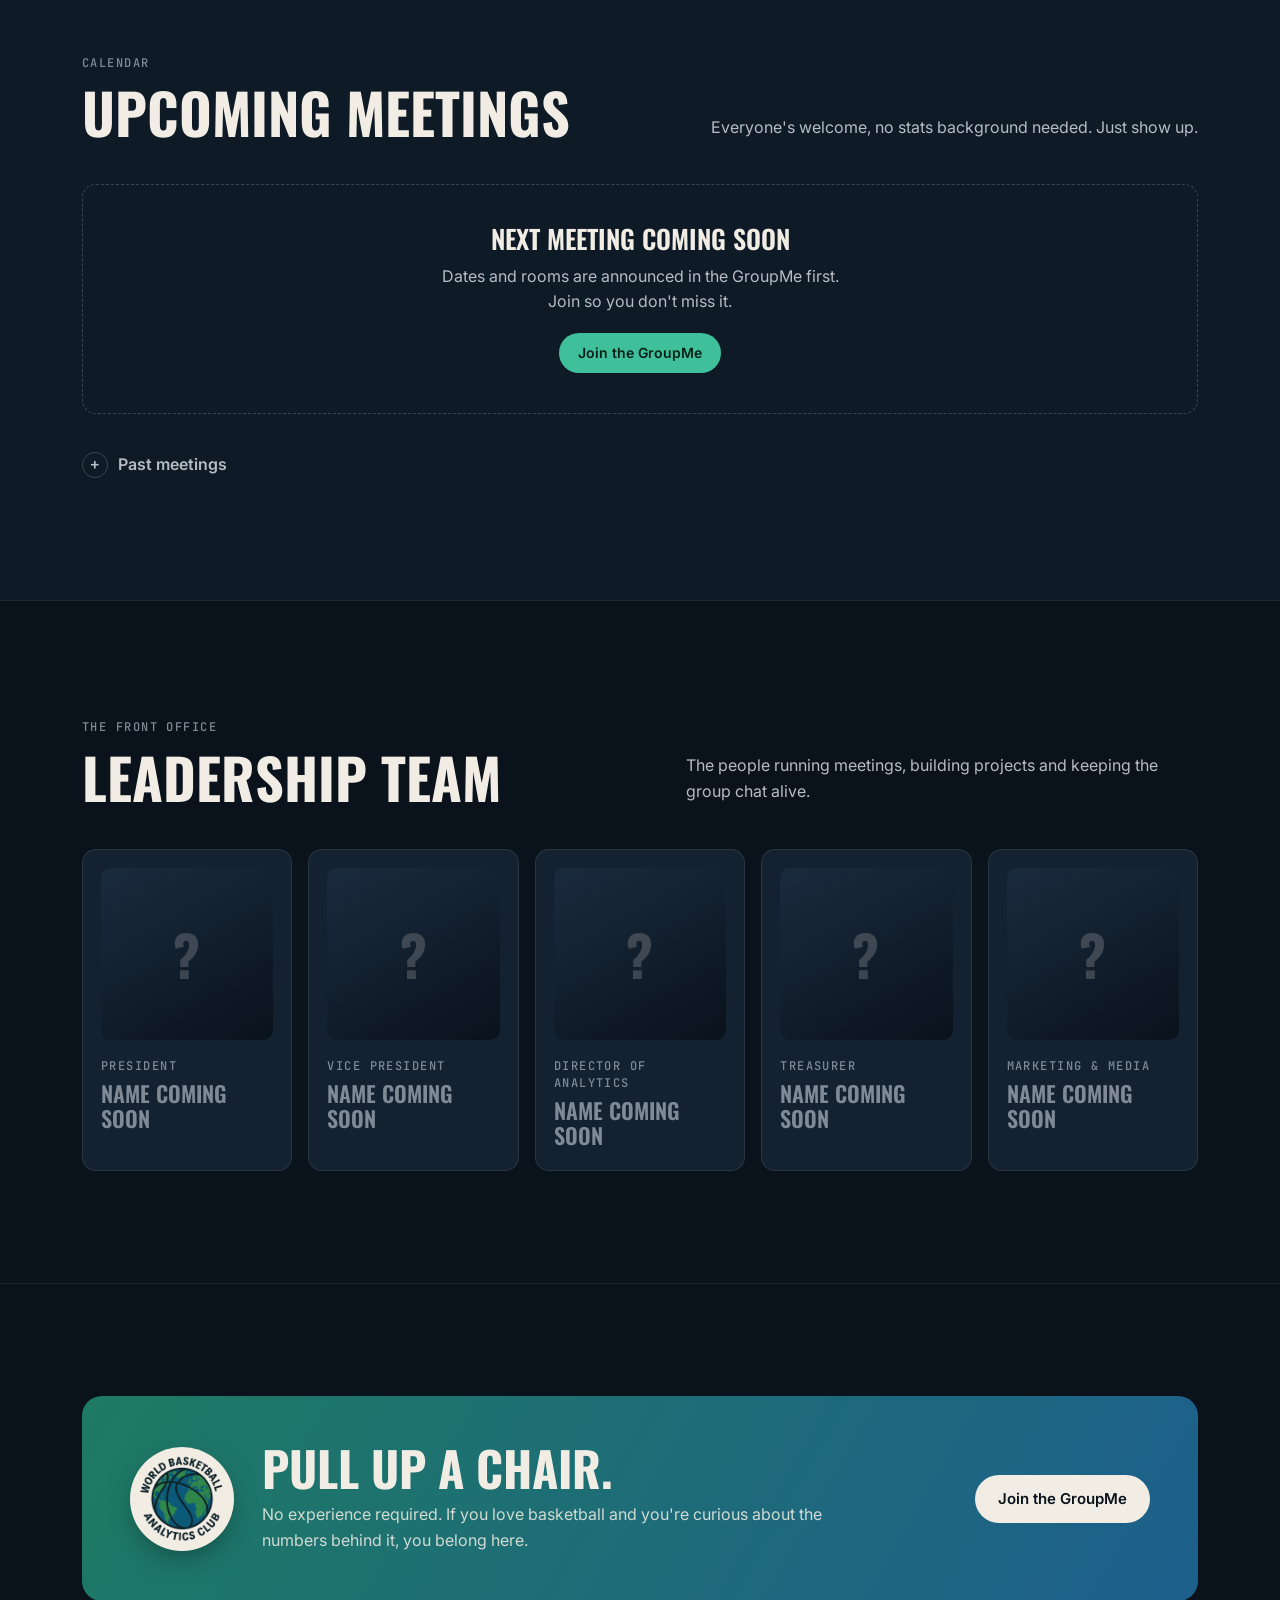
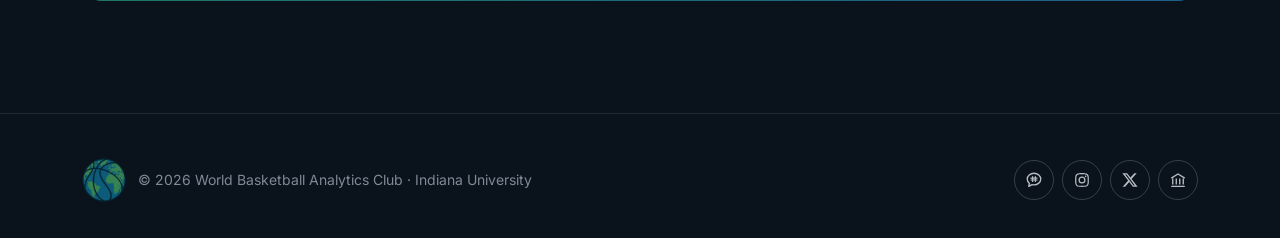
==== commit 77195216: "Add official logo, real social links, Oct 27 meeting - Globe mark in header/footer, full badge in jo" ====
--- a/index.html
+++ b/index.html
@@ -9,7 +9,8 @@
   <meta property="og:title" content="World Basketball Analytics Club">
   <meta property="og:description" content="Exploring the game through data & analytics. Basketball · Analytics · Insights.">
   <meta property="og:type" content="website">
-  <link rel="icon" href="assets/logo.svg" type="image/svg+xml">
+  <link rel="icon" href="assets/favicon.png" type="image/png">
+  <link rel="apple-touch-icon" href="assets/apple-touch-icon.png">
   <link rel="preconnect" href="https://fonts.googleapis.com">
   <link rel="preconnect" href="https://fonts.gstatic.com" crossorigin>
   <link href="https://fonts.googleapis.com/css2?family=Inter:wght@400;500;600&family=JetBrains+Mono:wght@500&family=Oswald:wght@500;600;700&display=swap" rel="stylesheet">
@@ -21,7 +22,7 @@
   <header class="site-header">
     <div class="wrap header-inner">
       <a class="brand" href="index.html" aria-label="WBAC home">
-        <img src="assets/logo.svg" alt="" width="38" height="38">
+        <img src="assets/wbac-mark.png" alt="" width="40" height="40">
         <span>
           <span class="brand-name">WBAC</span>
           <span class="brand-full">World Basketball Analytics Club</span>
@@ -129,7 +130,7 @@
     </section>
 
     <!-- Projects teaser -->
-    <section class="section section-alt" aria-labelledby="projects-title">
+    <section class="section section-alt" id="projects" aria-labelledby="projects-title">
       <div class="wrap">
         <div class="section-head">
           <div>
@@ -145,9 +146,12 @@
     <section class="section">
       <div class="wrap">
         <div class="join-band">
-          <div>
-            <h2>Pull up a chair.</h2>
-            <p>No experience required. If you love basketball and you're curious about the numbers behind it, you belong here.</p>
+          <div class="join-band-main">
+            <img class="badge" src="assets/wbac-logo.webp" alt="World Basketball Analytics Club logo" width="104" height="104" loading="lazy">
+            <div>
+              <h2>Pull up a chair.</h2>
+              <p>No experience required. If you love basketball and you're curious about the numbers behind it, you belong here.</p>
+            </div>
           </div>
           <a class="btn btn-primary" data-join href="#connect" target="_blank" rel="noopener">Join the GroupMe</a>
         </div>
@@ -157,7 +161,7 @@
 
   <footer class="site-footer">
     <div class="wrap footer-inner">
-      <span>© <span id="year"></span> World Basketball Analytics Club</span>
+      <span class="footer-brand"><img src="assets/wbac-mark.png" alt="" width="44" height="44" loading="lazy"><span>© <span id="year"></span> World Basketball Analytics Club · Indiana University</span></span>
       <div class="footer-socials" id="footer-socials"></div>
     </div>
   </footer>
--- a/css/styles.css
+++ b/css/styles.css
@@ -92,7 +92,7 @@
 }
 .header-inner { display: flex; align-items: center; justify-content: space-between; height: 68px; gap: 16px; }
 .brand { display: flex; align-items: center; gap: 12px; text-decoration: none; }
-.brand img { width: 38px; height: 38px; }
+.brand img { width: 40px; height: 40px; padding: 2px; border-radius: 50%; background: var(--text); }
 .brand-name { font: 600 22px/1 var(--font-display); letter-spacing: 0.06em; }
 .brand-full { display: block; font: 500 10px/1.3 var(--font-mono); letter-spacing: 0.1em; color: var(--text-3); text-transform: uppercase; }
 
@@ -200,7 +200,7 @@
 .link-arrow:hover svg { transform: translateX(3px); }
 
 /* ── Link hub ───────────────────────────────────────────── */
-.hub { display: grid; grid-template-columns: repeat(3, 1fr); gap: 16px; }
+.hub { display: grid; grid-template-columns: repeat(4, 1fr); gap: 16px; }
 .hub-card {
   position: relative; display: flex; flex-direction: column; gap: 18px;
   padding: 26px; min-height: 230px;
@@ -216,11 +216,13 @@
 .hub-icon svg { width: 26px; height: 26px; }
 .hub-instagram .hub-icon { background: rgba(240, 138, 60, 0.14); color: var(--orange); }
 .hub-x .hub-icon { background: rgba(241, 237, 228, 0.08); color: var(--text); }
+.hub-beinvolved .hub-icon { background: rgba(224, 82, 82, 0.14); color: #ef7676; }
 .hub-body { display: flex; flex-direction: column; gap: 4px; }
 .hub-label { font: 600 26px/1.1 var(--font-display); text-transform: uppercase; letter-spacing: .02em; }
 .hub-handle { font: 500 13px/1.4 var(--font-mono); color: var(--accent); }
 .hub-instagram .hub-handle { color: var(--orange); }
 .hub-x .hub-handle { color: var(--text-2); }
+.hub-beinvolved .hub-handle { color: #ef7676; }
 .hub-blurb { margin-top: 8px; color: var(--text-2); font-size: 15px; }
 .hub-arrow { position: absolute; top: 26px; right: 26px; color: var(--text-3); transition: color .2s, transform .2s; }
 .hub-arrow svg { width: 22px; height: 22px; }
@@ -230,7 +232,8 @@
 .hub-card.is-soon .hub-handle { color: var(--text-3); }
 .hub-groupme { border-color: rgba(63, 191, 154, 0.35); background: linear-gradient(160deg, rgba(63, 191, 154, 0.12), var(--surface) 55%); }
 
-@media (max-width: 900px) { .hub { grid-template-columns: 1fr; } .hub-card { min-height: 0; } }
+@media (max-width: 1080px) { .hub { grid-template-columns: repeat(2, 1fr); } .hub-card { min-height: 0; } }
+@media (max-width: 640px) { .hub { grid-template-columns: 1fr; } }
 
 /* ── Meetings ───────────────────────────────────────────── */
 .meetings { display: grid; gap: 14px; }
@@ -270,6 +273,9 @@
 .empty p { color: var(--text-2); max-width: 40ch; }
 .empty .btn { margin-top: 8px; }
 
+.meetings-note { margin-top: 6px; color: var(--text-3); font-size: 15px; }
+.meetings-note a { color: var(--accent); }
+
 .past { margin-top: 28px; }
 .past summary {
   display: inline-flex; align-items: center; gap: 10px; cursor: pointer; list-style: none;
@@ -387,6 +393,8 @@
   border-radius: 20px;
   background: linear-gradient(120deg, #1e7a63, #1d5f8c);
 }
+.join-band-main { display: flex; align-items: center; gap: clamp(18px, 3vw, 28px); }
+.badge { flex: none; width: clamp(72px, 10vw, 104px); height: auto; aspect-ratio: 1; border-radius: 50%; box-shadow: 0 10px 30px -10px rgba(0, 0, 0, 0.5); }
 .join-band h2 { font: 700 clamp(30px, 4.4vw, 48px)/1 var(--font-display); text-transform: uppercase; }
 .join-band p { margin-top: 10px; color: rgba(241, 237, 228, 0.85); max-width: 36em; }
 .join-band .btn-primary { background: var(--text); color: var(--bg); }
@@ -394,6 +402,8 @@
 
 /* ── Footer ─────────────────────────────────────────────── */
 .site-footer { padding: 44px 0 36px; border-top: 1px solid var(--line); color: var(--text-3); font-size: 14px; }
+.footer-brand { display: flex; align-items: center; gap: 12px; }
+.footer-brand img { width: 44px; height: 44px; border-radius: 50%; }
 .footer-inner { display: flex; flex-wrap: wrap; align-items: center; justify-content: space-between; gap: 20px; }
 .footer-socials { display: flex; gap: 8px; }
 .footer-socials a {
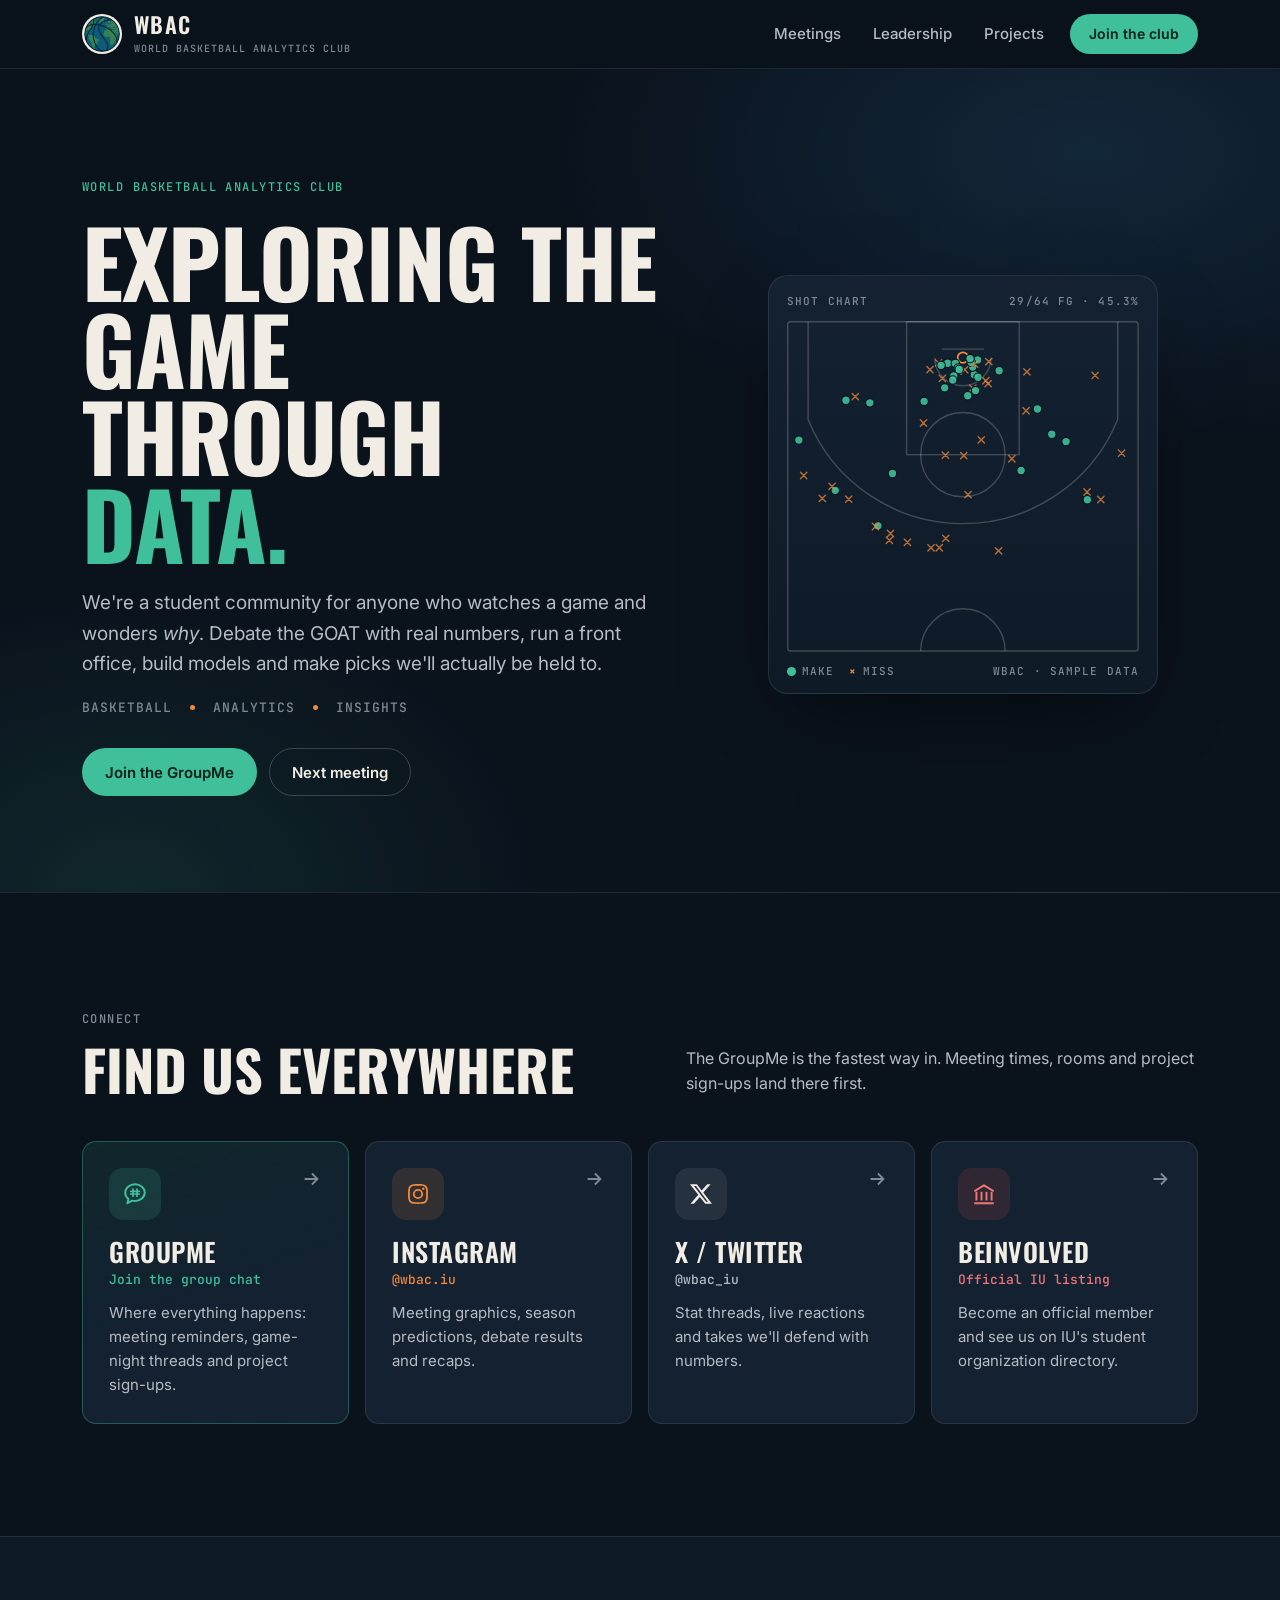
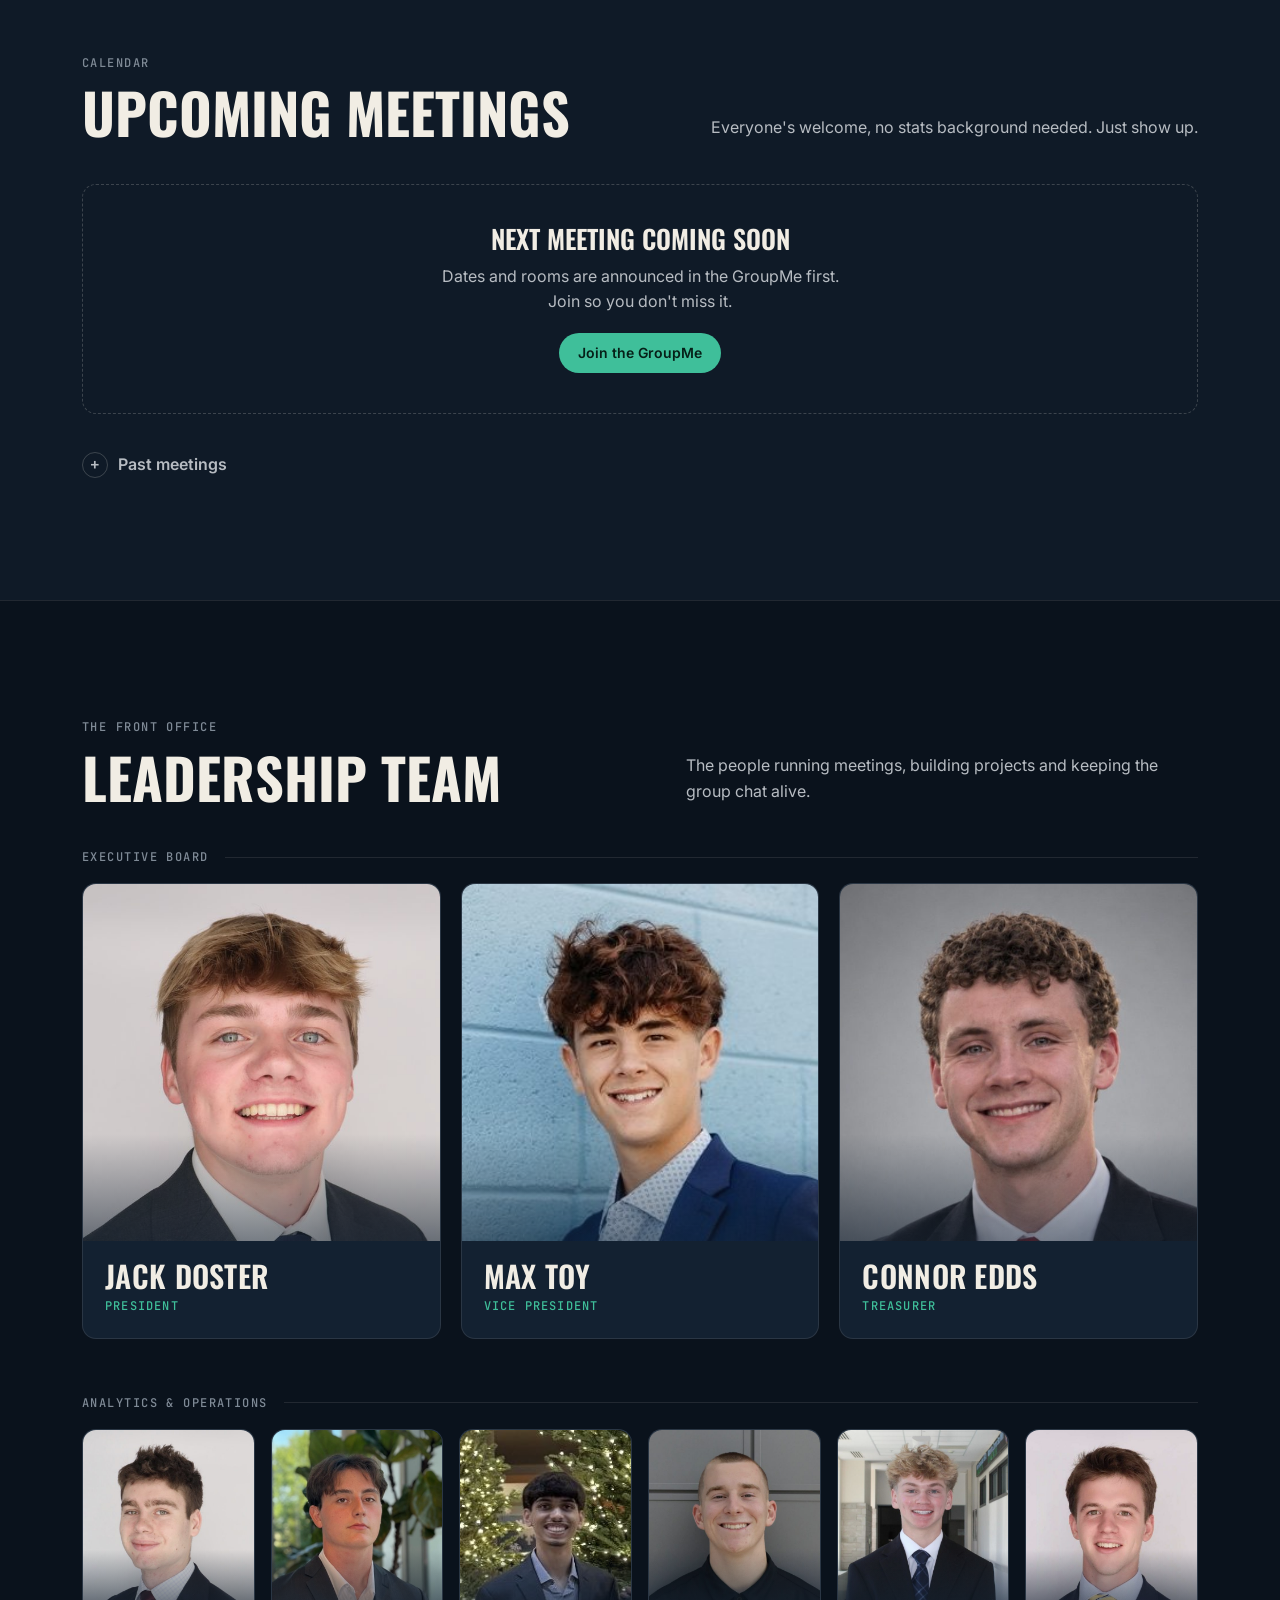
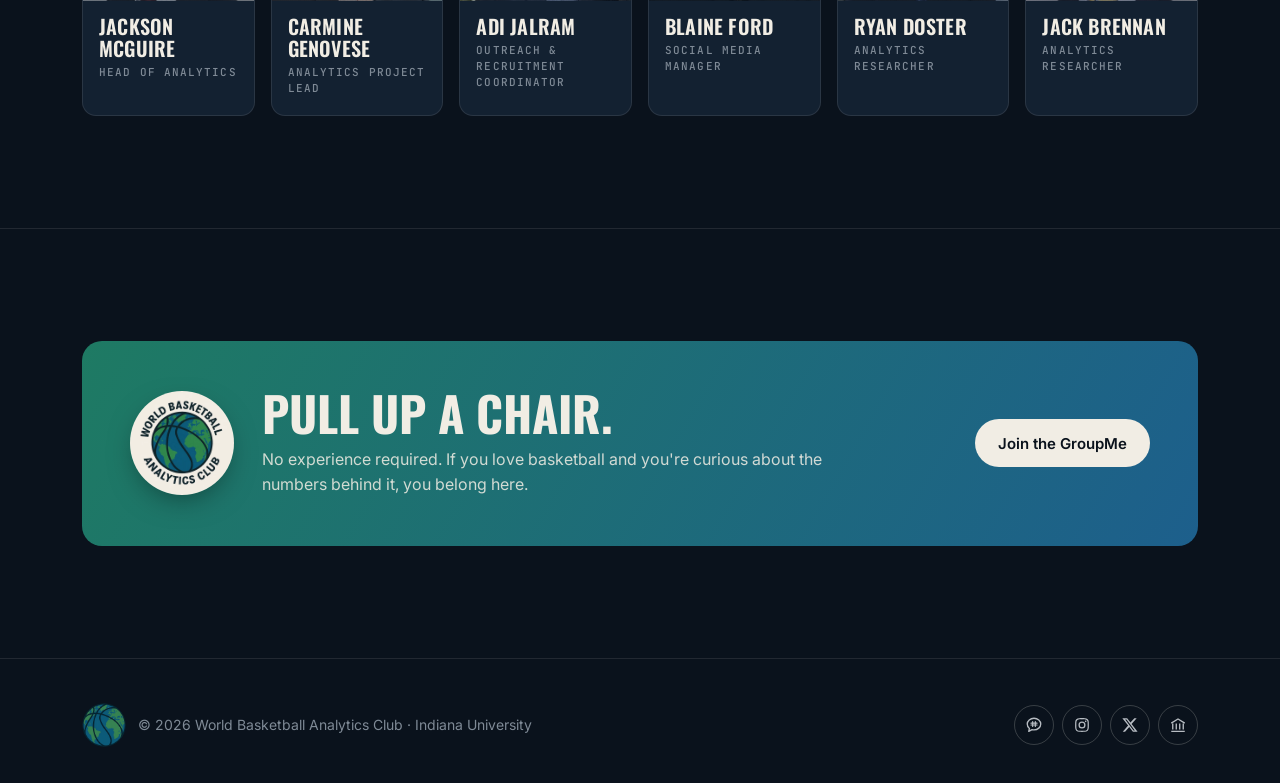
==== commit de9792b9: "Add leadership team with headshots Nine officers split into an executive board row (President, VP, T" ====
--- a/index.html
+++ b/index.html
@@ -125,7 +125,7 @@
           </div>
           <p>The people running meetings, building projects and keeping the group chat alive.</p>
         </div>
-        <div class="leaders" id="leadership-grid"></div>
+        <div class="leadership" id="leadership-grid"></div>
       </div>
     </section>
 
--- a/css/styles.css
+++ b/css/styles.css
@@ -299,35 +299,68 @@
 }
 
 /* ── Leadership ─────────────────────────────────────────── */
-.leaders { display: grid; grid-template-columns: repeat(auto-fill, minmax(200px, 1fr)); gap: 16px; }
+.leadership { display: grid; gap: clamp(36px, 5vw, 56px); }
+.leader-group-label {
+  display: flex; align-items: center; gap: 16px; margin-bottom: 18px;
+  font: 500 12px/1.4 var(--font-mono); letter-spacing: .12em; text-transform: uppercase; color: var(--text-3);
+}
+.leader-group-label::after { content: ""; flex: 1; height: 1px; background: var(--line); }
+.leaders { display: grid; gap: 16px; }
+.leader-group-exec .leaders { grid-template-columns: repeat(3, 1fr); gap: 20px; }
+.leader-group-team .leaders { grid-template-columns: repeat(6, 1fr); }
+
 .leader {
-  padding: 18px 18px 22px; background: var(--surface); border: 1px solid var(--line); border-radius: var(--radius);
-  display: flex; flex-direction: column;
-}
+  display: flex; flex-direction: column; overflow: hidden;
+  background: var(--surface); border: 1px solid var(--line); border-radius: var(--radius);
+  transition: border-color .25s, transform .25s;
+}
+.leader:hover { border-color: var(--line-strong); transform: translateY(-3px); }
 .leader-photo {
-  aspect-ratio: 1; border-radius: 10px; overflow: hidden; margin-bottom: 18px;
+  position: relative; aspect-ratio: 1; overflow: hidden;
   background: linear-gradient(150deg, var(--surface-2), var(--bg));
   display: grid; place-items: center;
 }
-.leader-photo img { width: 100%; height: 100%; object-fit: cover; }
+.leader-photo img {
+  width: 100%; height: 100%; object-fit: cover; object-position: 50% 30%;
+  filter: saturate(0.88); transition: filter .35s, transform .5s;
+}
+.leader:hover .leader-photo img { filter: saturate(1); transform: scale(1.03); }
+/* Soft fade into the card so mixed photo backgrounds sit together. */
+.leader-photo::after {
+  content: ""; position: absolute; inset: 0; pointer-events: none;
+  background: linear-gradient(to top, rgba(19, 33, 49, 0.55), rgba(19, 33, 49, 0) 30%);
+}
 .leader-initials { font: 700 56px/1 var(--font-display); color: var(--line-strong); letter-spacing: .02em; }
-.leader h3 { margin-top: 6px; font: 600 22px/1.15 var(--font-display); text-transform: uppercase; }
-.leader h3.is-placeholder { color: var(--text-3); }
+.leader-info { display: flex; flex-direction: column; flex: 1; padding: 14px 16px 18px; }
+.leader-role {
+  margin-top: 6px;
+  font: 500 11px/1.45 var(--font-mono); letter-spacing: .1em; text-transform: uppercase; color: var(--text-3);
+}
+.leader h4 { margin: 0; font: 600 20px/1.1 var(--font-display); text-transform: uppercase; letter-spacing: .01em; }
+.leader h4.is-placeholder { color: var(--text-3); }
+.leader-group-exec .leader-info { padding: 18px 22px 22px; }
+.leader-group-exec .leader-role { font-size: 12px; color: var(--accent); }
+.leader-group-exec .leader h4 { font-size: clamp(24px, 2.6vw, 30px); }
 .leader-sub { margin-top: 4px; font-size: 14px; color: var(--text-3); }
-.leader-bio { margin-top: 12px; font-size: 15px; color: var(--text-2); }
-.leader-socials { display: flex; gap: 8px; margin-top: auto; padding-top: 16px; }
+.leader-bio { margin-top: 10px; font-size: 15px; color: var(--text-2); }
+.leader-socials { display: flex; gap: 8px; margin-top: auto; padding-top: 14px; }
 .leader-socials a {
   width: 36px; height: 36px; display: grid; place-items: center; border-radius: 50%;
   border: 1px solid var(--line-strong); color: var(--text-2); transition: color .2s, border-color .2s;
 }
 .leader-socials a:hover { color: var(--text); border-color: var(--text-2); }
 .leader-socials svg { width: 16px; height: 16px; }
-@media (max-width: 520px) {
-  .leaders { grid-template-columns: repeat(2, 1fr); gap: 12px; }
-  .leader { padding: 12px 12px 16px; }
-  .leader-photo { margin-bottom: 12px; }
-  .leader-initials { font-size: 40px; }
-  .leader h3 { font-size: 18px; }
+
+@media (max-width: 1080px) { .leader-group-team .leaders { grid-template-columns: repeat(3, 1fr); } }
+@media (max-width: 720px) {
+  .leader-group-exec .leaders { grid-template-columns: repeat(2, 1fr); gap: 12px; }
+  .leader-group-exec .leader:first-child { grid-column: 1 / -1; flex-direction: row; }
+  .leader-group-exec .leader:first-child .leader-photo { width: 48%; flex: none; }
+  .leader-group-exec .leader:first-child .leader-info { justify-content: center; }
+  .leader-group-team .leaders { grid-template-columns: repeat(2, 1fr); gap: 12px; }
+  .leader-group-exec .leader-info { padding: 14px 16px 18px; }
+  .leader h4 { font-size: 18px; }
+  .leader-group-exec .leader h4 { font-size: 22px; }
 }
 
 /* ── Projects ───────────────────────────────────────────── */
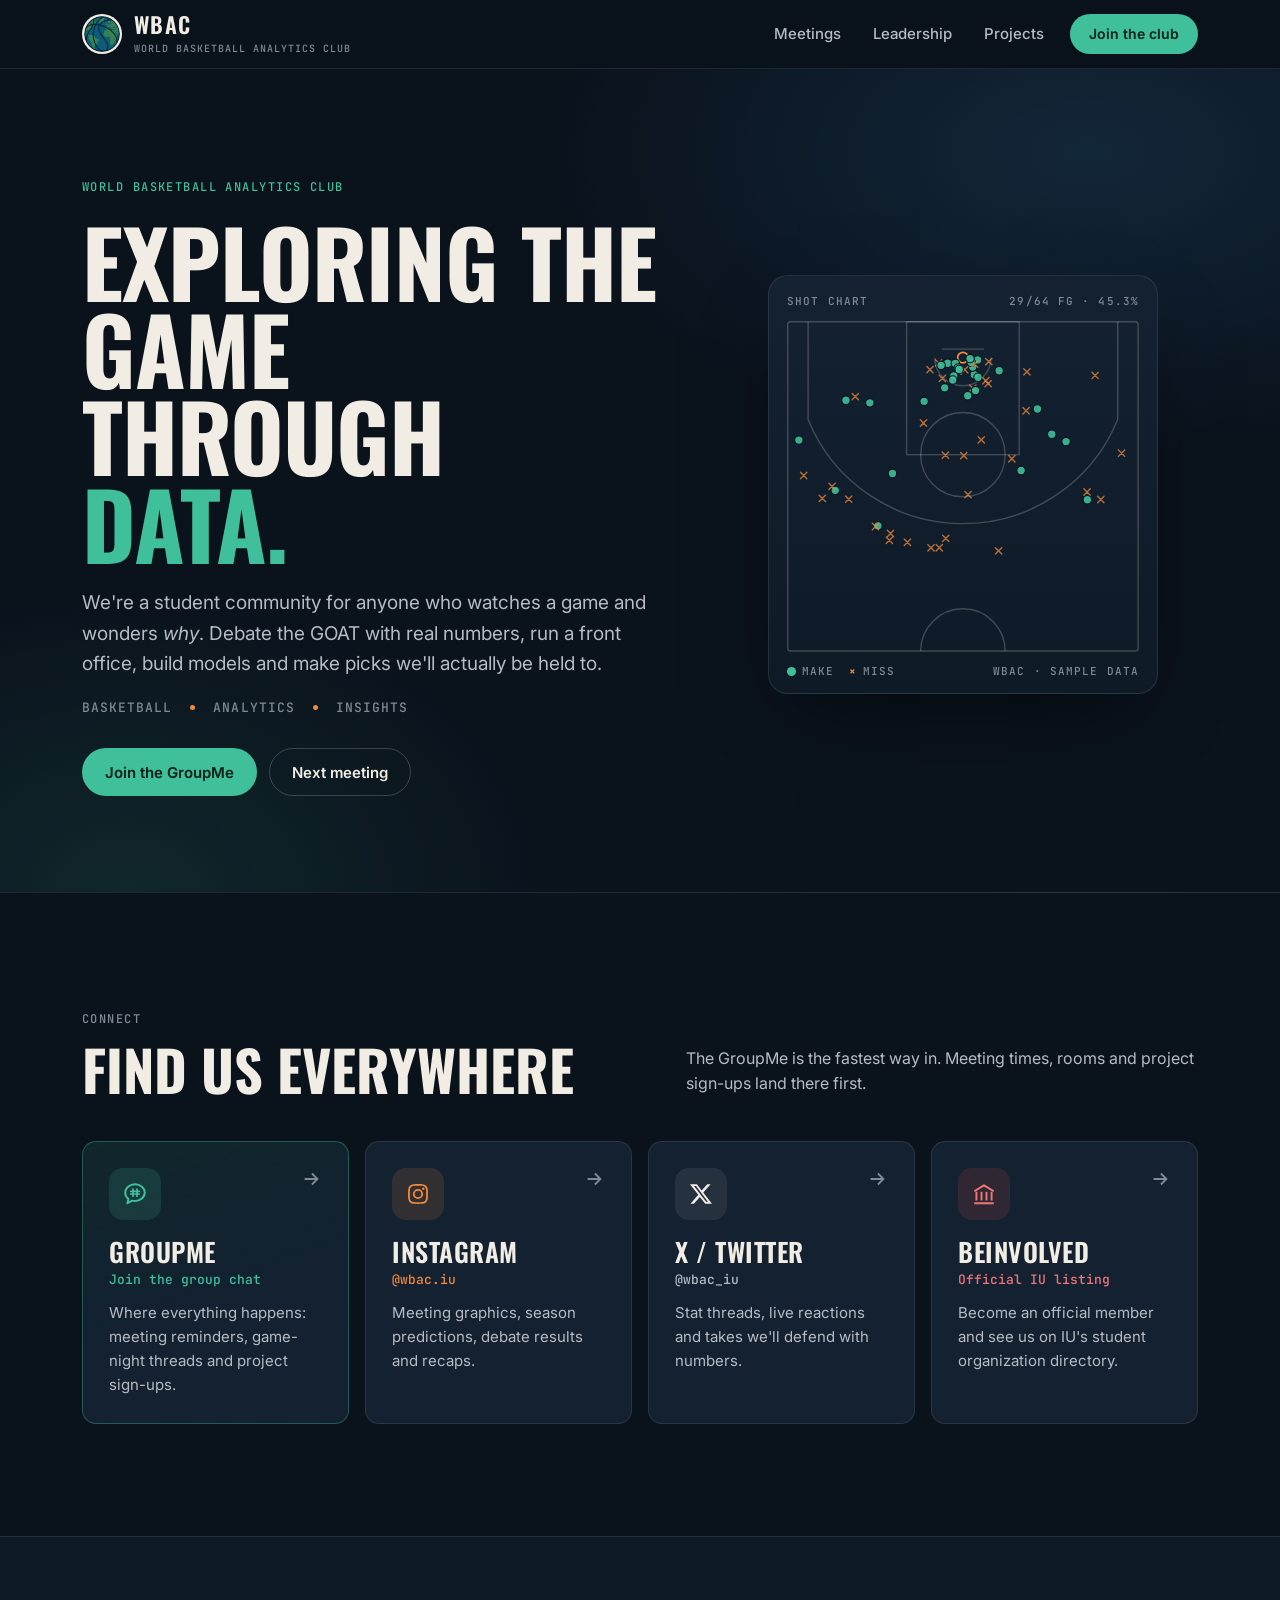
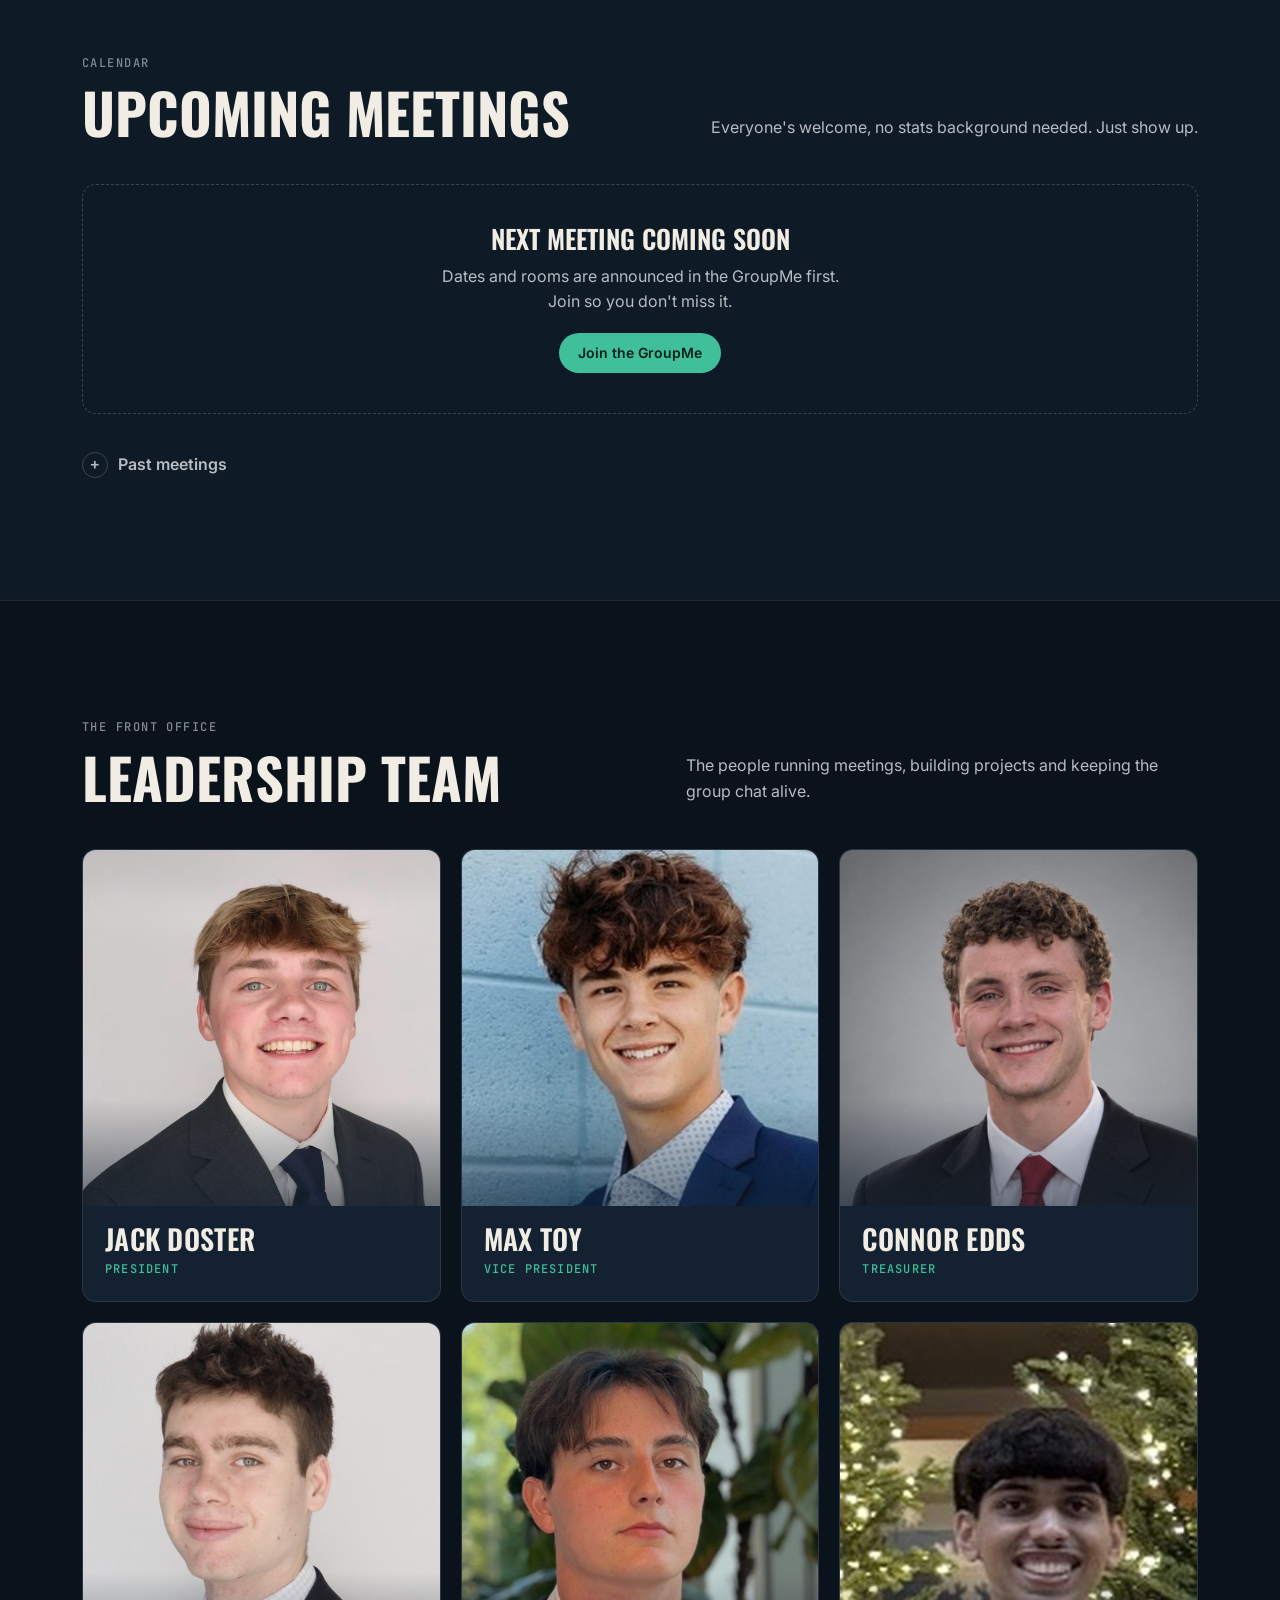
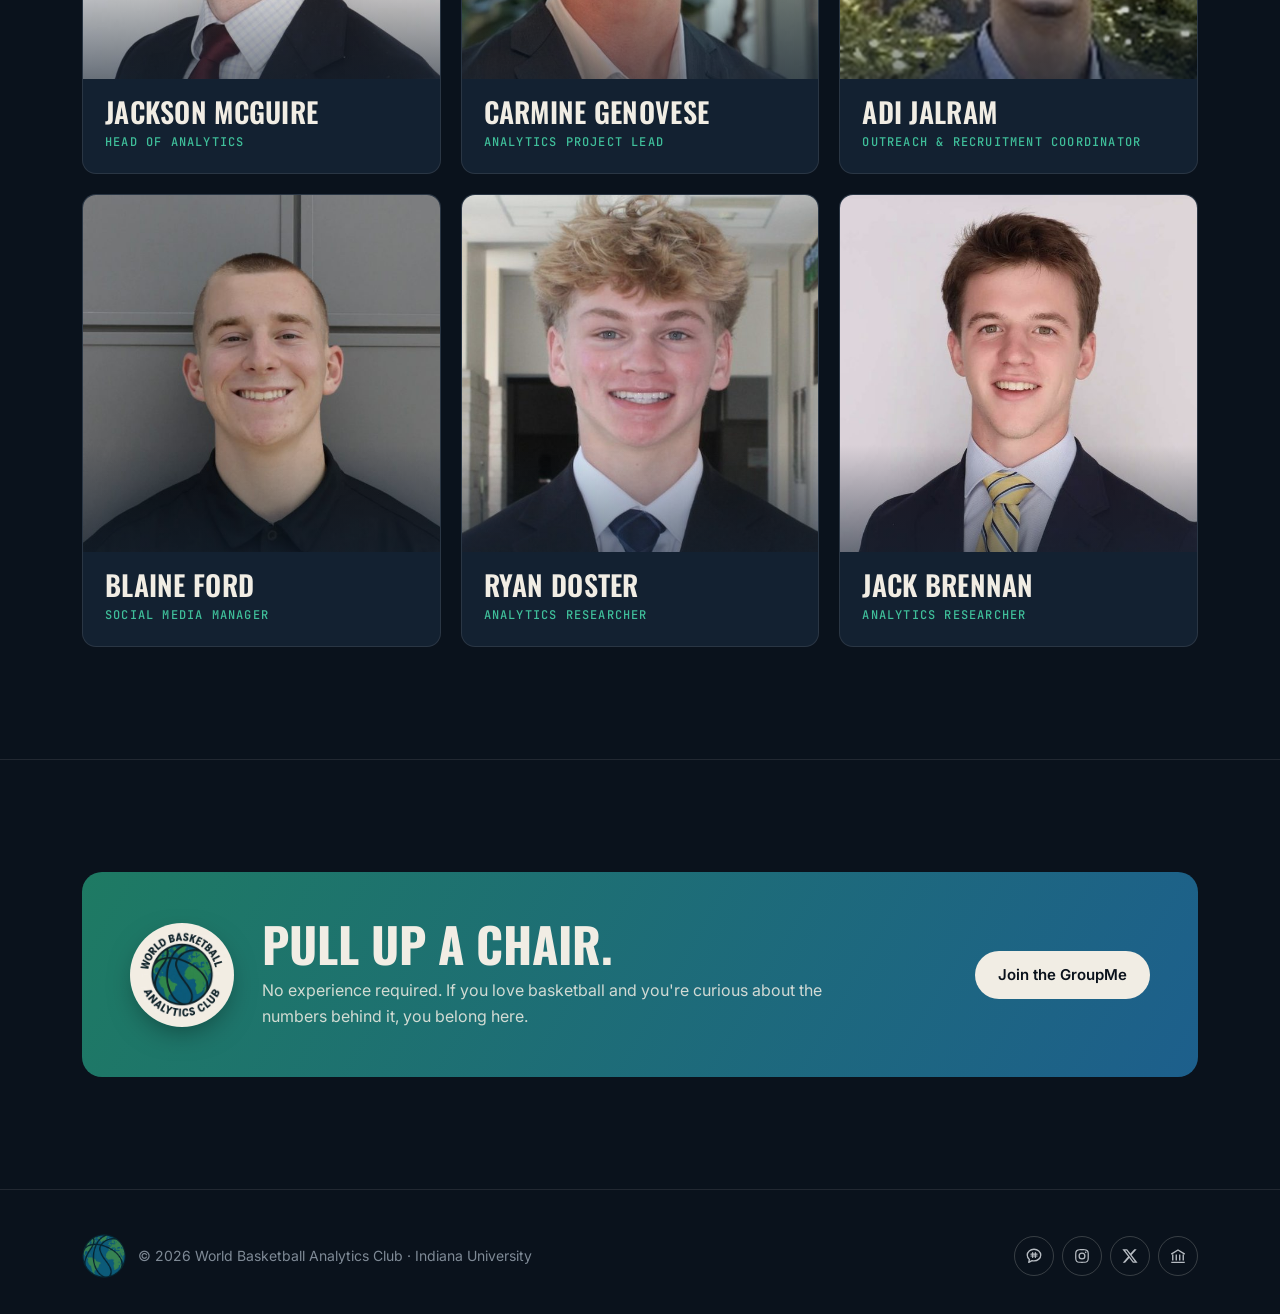
==== commit 1ae5840d: "Show all nine officers as equal cards Replace the exec/team split with a single 3x3 grid (2 columns " ====
--- a/index.html
+++ b/index.html
@@ -125,7 +125,7 @@
           </div>
           <p>The people running meetings, building projects and keeping the group chat alive.</p>
         </div>
-        <div class="leadership" id="leadership-grid"></div>
+        <div class="leaders" id="leadership-grid"></div>
       </div>
     </section>
 
--- a/css/styles.css
+++ b/css/styles.css
@@ -299,16 +299,7 @@
 }
 
 /* ── Leadership ─────────────────────────────────────────── */
-.leadership { display: grid; gap: clamp(36px, 5vw, 56px); }
-.leader-group-label {
-  display: flex; align-items: center; gap: 16px; margin-bottom: 18px;
-  font: 500 12px/1.4 var(--font-mono); letter-spacing: .12em; text-transform: uppercase; color: var(--text-3);
-}
-.leader-group-label::after { content: ""; flex: 1; height: 1px; background: var(--line); }
-.leaders { display: grid; gap: 16px; }
-.leader-group-exec .leaders { grid-template-columns: repeat(3, 1fr); gap: 20px; }
-.leader-group-team .leaders { grid-template-columns: repeat(6, 1fr); }
-
+.leaders { display: grid; grid-template-columns: repeat(3, 1fr); gap: 20px; }
 .leader {
   display: flex; flex-direction: column; overflow: hidden;
   background: var(--surface); border: 1px solid var(--line); border-radius: var(--radius);
@@ -331,16 +322,13 @@
   background: linear-gradient(to top, rgba(19, 33, 49, 0.55), rgba(19, 33, 49, 0) 30%);
 }
 .leader-initials { font: 700 56px/1 var(--font-display); color: var(--line-strong); letter-spacing: .02em; }
-.leader-info { display: flex; flex-direction: column; flex: 1; padding: 14px 16px 18px; }
+.leader-info { display: flex; flex-direction: column; flex: 1; padding: 18px 22px 22px; }
+.leader h3 { font: 600 clamp(22px, 2.2vw, 28px)/1.1 var(--font-display); text-transform: uppercase; letter-spacing: .01em; }
+.leader h3.is-placeholder { color: var(--text-3); }
 .leader-role {
   margin-top: 6px;
-  font: 500 11px/1.45 var(--font-mono); letter-spacing: .1em; text-transform: uppercase; color: var(--text-3);
-}
-.leader h4 { margin: 0; font: 600 20px/1.1 var(--font-display); text-transform: uppercase; letter-spacing: .01em; }
-.leader h4.is-placeholder { color: var(--text-3); }
-.leader-group-exec .leader-info { padding: 18px 22px 22px; }
-.leader-group-exec .leader-role { font-size: 12px; color: var(--accent); }
-.leader-group-exec .leader h4 { font-size: clamp(24px, 2.6vw, 30px); }
+  font: 500 12px/1.45 var(--font-mono); letter-spacing: .1em; text-transform: uppercase; color: var(--accent);
+}
 .leader-sub { margin-top: 4px; font-size: 14px; color: var(--text-3); }
 .leader-bio { margin-top: 10px; font-size: 15px; color: var(--text-2); }
 .leader-socials { display: flex; gap: 8px; margin-top: auto; padding-top: 14px; }
@@ -351,16 +339,13 @@
 .leader-socials a:hover { color: var(--text); border-color: var(--text-2); }
 .leader-socials svg { width: 16px; height: 16px; }
 
-@media (max-width: 1080px) { .leader-group-team .leaders { grid-template-columns: repeat(3, 1fr); } }
 @media (max-width: 720px) {
-  .leader-group-exec .leaders { grid-template-columns: repeat(2, 1fr); gap: 12px; }
-  .leader-group-exec .leader:first-child { grid-column: 1 / -1; flex-direction: row; }
-  .leader-group-exec .leader:first-child .leader-photo { width: 48%; flex: none; }
-  .leader-group-exec .leader:first-child .leader-info { justify-content: center; }
-  .leader-group-team .leaders { grid-template-columns: repeat(2, 1fr); gap: 12px; }
-  .leader-group-exec .leader-info { padding: 14px 16px 18px; }
-  .leader h4 { font-size: 18px; }
-  .leader-group-exec .leader h4 { font-size: 22px; }
+  .leaders { grid-template-columns: repeat(2, 1fr); gap: 12px; }
+  /* Odd count: center the last card instead of leaving a gap. */
+  .leader:last-child:nth-child(odd) { grid-column: 1 / -1; justify-self: center; width: calc(50% - 6px); }
+  .leader-info { padding: 14px 16px 18px; }
+  .leader h3 { font-size: 19px; }
+  .leader-role { font-size: 11px; }
 }
 
 /* ── Projects ───────────────────────────────────────────── */
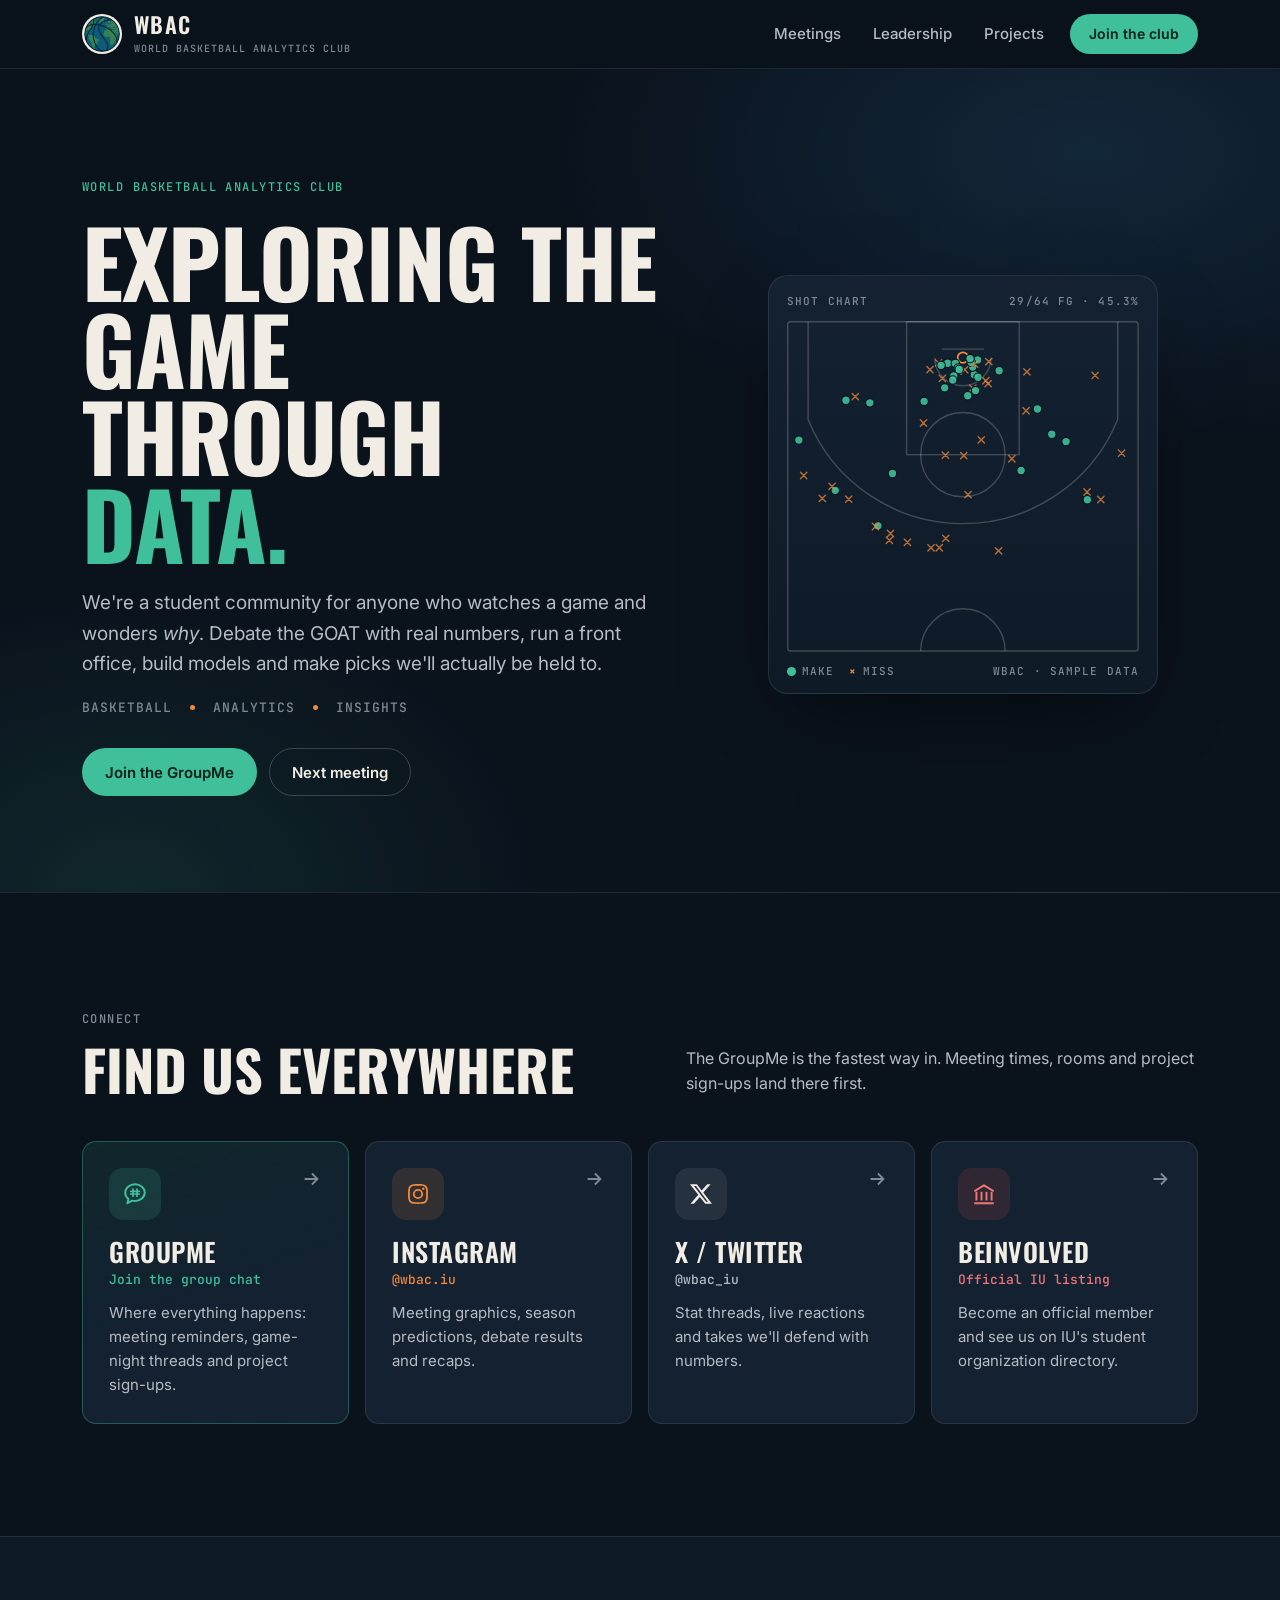
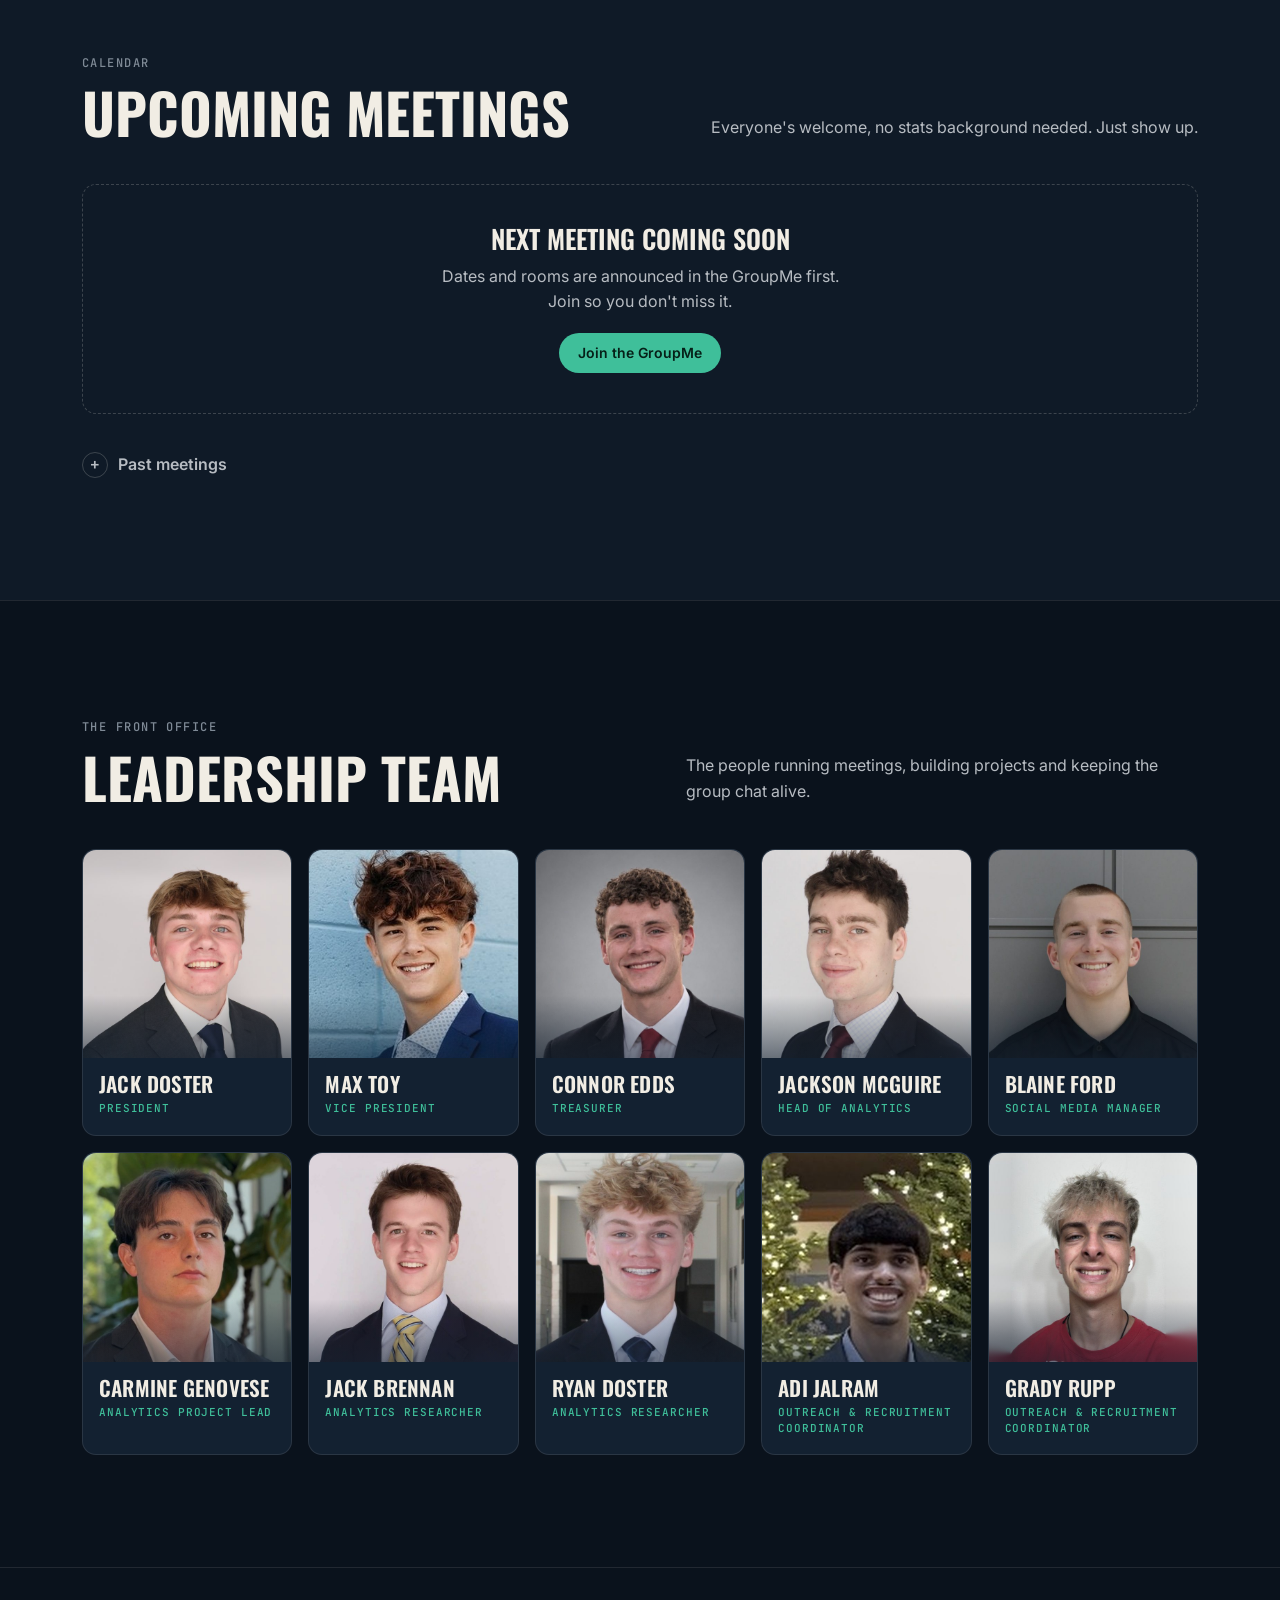
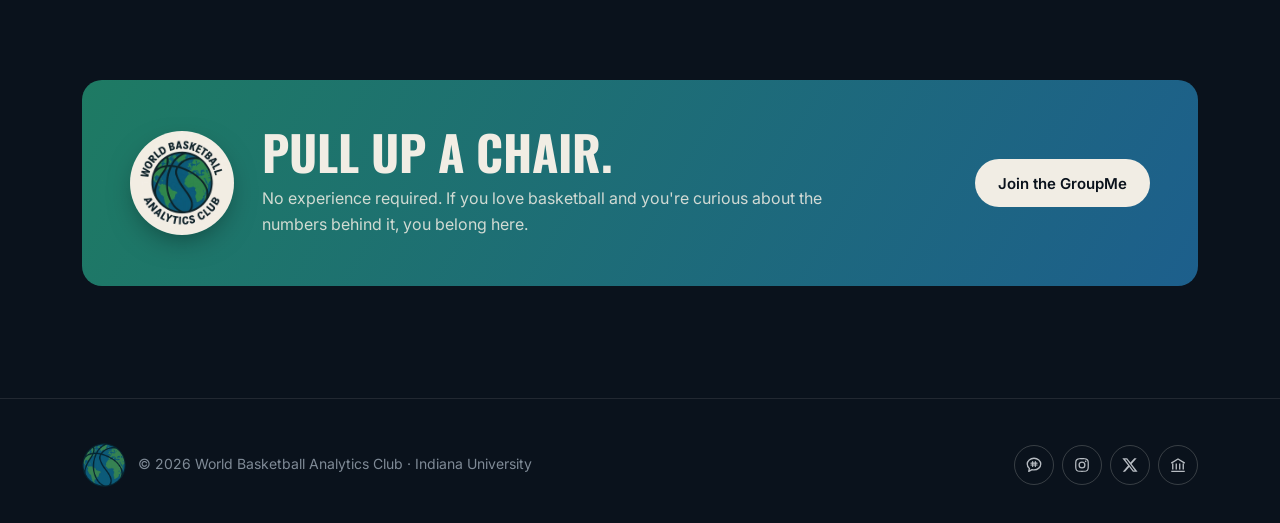
==== commit a5ff6ad1: "Add Grady Rupp and reorder leadership Ten officers in the requested order, shown five across on desk" ====
--- a/index.html
+++ b/index.html
@@ -14,7 +14,7 @@
   <link rel="preconnect" href="https://fonts.googleapis.com">
   <link rel="preconnect" href="https://fonts.gstatic.com" crossorigin>
   <link href="https://fonts.googleapis.com/css2?family=Inter:wght@400;500;600&family=JetBrains+Mono:wght@500&family=Oswald:wght@500;600;700&display=swap" rel="stylesheet">
-  <link rel="stylesheet" href="css/styles.css">
+  <link rel="stylesheet" href="css/styles.css?v=6">
 </head>
 <body>
   <a class="skip-link" href="#main">Skip to content</a>
@@ -166,7 +166,7 @@
     </div>
   </footer>
 
-  <script src="js/data.js"></script>
-  <script src="js/main.js"></script>
+  <script src="js/data.js?v=6"></script>
+  <script src="js/main.js?v=6"></script>
 </body>
 </html>
--- a/css/styles.css
+++ b/css/styles.css
@@ -299,7 +299,7 @@
 }
 
 /* ── Leadership ─────────────────────────────────────────── */
-.leaders { display: grid; grid-template-columns: repeat(3, 1fr); gap: 20px; }
+.leaders { display: grid; grid-template-columns: repeat(5, 1fr); gap: 16px; }
 .leader {
   display: flex; flex-direction: column; overflow: hidden;
   background: var(--surface); border: 1px solid var(--line); border-radius: var(--radius);
@@ -322,12 +322,12 @@
   background: linear-gradient(to top, rgba(19, 33, 49, 0.55), rgba(19, 33, 49, 0) 30%);
 }
 .leader-initials { font: 700 56px/1 var(--font-display); color: var(--line-strong); letter-spacing: .02em; }
-.leader-info { display: flex; flex-direction: column; flex: 1; padding: 18px 22px 22px; }
-.leader h3 { font: 600 clamp(22px, 2.2vw, 28px)/1.1 var(--font-display); text-transform: uppercase; letter-spacing: .01em; }
+.leader-info { display: flex; flex-direction: column; flex: 1; padding: 14px 16px 18px; }
+.leader h3 { font: 600 21px/1.1 var(--font-display); text-transform: uppercase; letter-spacing: .01em; }
 .leader h3.is-placeholder { color: var(--text-3); }
 .leader-role {
   margin-top: 6px;
-  font: 500 12px/1.45 var(--font-mono); letter-spacing: .1em; text-transform: uppercase; color: var(--accent);
+  font: 500 11px/1.45 var(--font-mono); letter-spacing: .08em; text-transform: uppercase; color: var(--accent);
 }
 .leader-sub { margin-top: 4px; font-size: 14px; color: var(--text-3); }
 .leader-bio { margin-top: 10px; font-size: 15px; color: var(--text-2); }
@@ -339,13 +339,16 @@
 .leader-socials a:hover { color: var(--text); border-color: var(--text-2); }
 .leader-socials svg { width: 16px; height: 16px; }
 
+@media (max-width: 1080px) {
+  .leaders { grid-template-columns: repeat(3, 1fr); }
+  /* A lone card on the last row sits in the middle column. */
+  .leader:last-child:nth-child(3n+1) { grid-column: 2; }
+}
 @media (max-width: 720px) {
   .leaders { grid-template-columns: repeat(2, 1fr); gap: 12px; }
-  /* Odd count: center the last card instead of leaving a gap. */
+  .leader:last-child:nth-child(3n+1) { grid-column: auto; }
   .leader:last-child:nth-child(odd) { grid-column: 1 / -1; justify-self: center; width: calc(50% - 6px); }
-  .leader-info { padding: 14px 16px 18px; }
   .leader h3 { font-size: 19px; }
-  .leader-role { font-size: 11px; }
 }
 
 /* ── Projects ───────────────────────────────────────────── */
